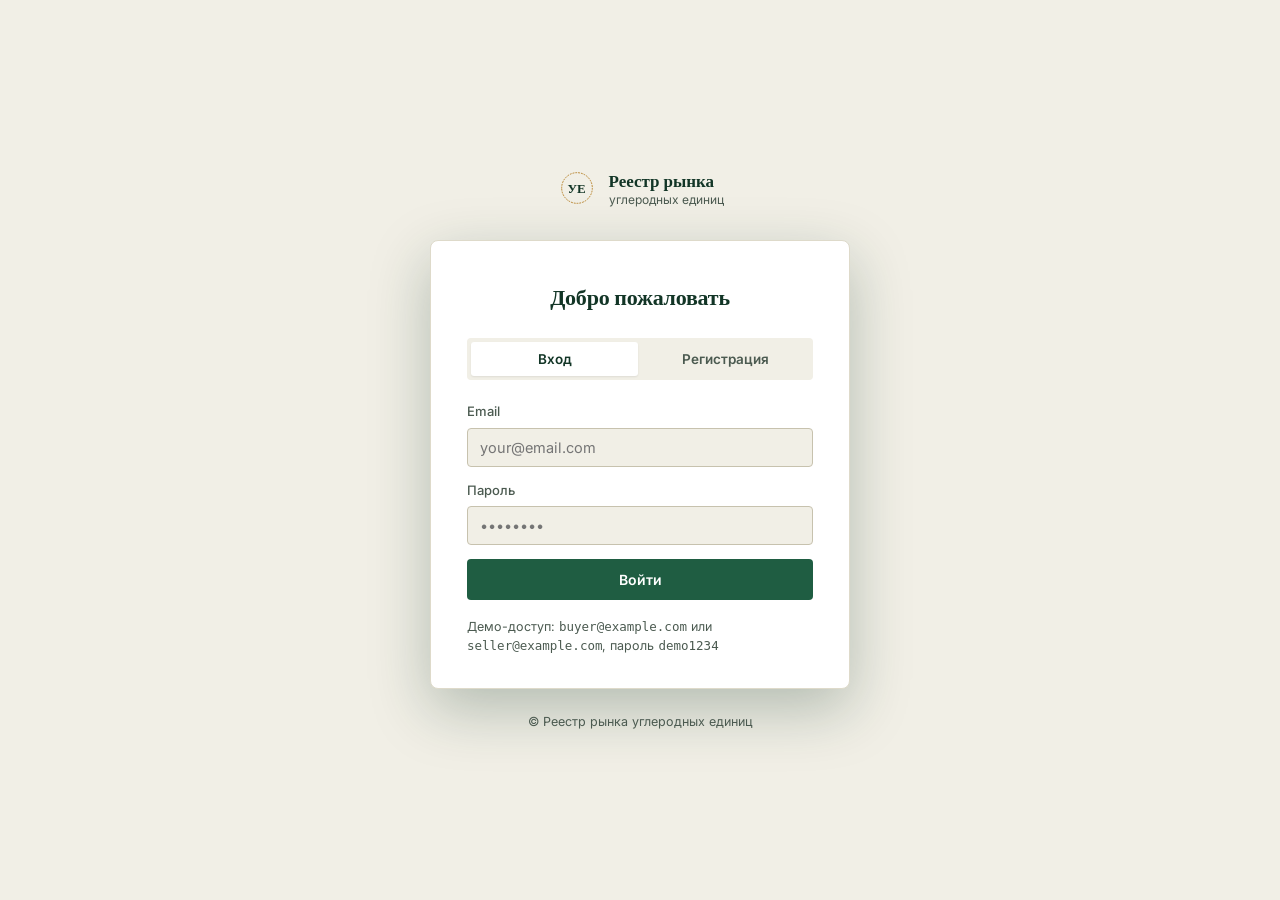
==== index.html @ e56c46d9 "first commit" ====
<!doctype html>
<html lang="ru">
<head>
<meta charset="utf-8" />
<meta name="viewport" content="width=device-width, initial-scale=1" />
<title>Реестр · Рынок углеродных единиц</title>
<link rel="preconnect" href="https://fonts.googleapis.com">
<link rel="preconnect" href="https://fonts.gstatic.com" crossorigin>
<link href="https://fonts.googleapis.com/css2?family=Fraunces:opsz,wght@9..144,400;9..144,500;9..144,600&family=Inter:wght@400;500;600;700&family=IBM+Plex+Mono:wght@400;500&display=swap" rel="stylesheet">
<link rel="stylesheet" href="/style.css" />
</head>
<body>

<!-- ============== ШАПКА (как у обычных сайтов: логотип / навигация / профиль) ============== -->
<header class="topbar">
  <div class="topbar-inner">
    <button class="brand" data-view="market">
      <span class="seal" aria-hidden="true">
        <svg viewBox="0 0 120 120"><path d="M 60,60 m -46,0 a 46,46 0 1,1 92,0 a 46,46 0 1,1 -92,0"/></svg>
        <span class="seal-year">УЕ</span>
      </span>
      <span class="brand-text">
        <span class="brand-name">Реестр рынка</span>
        <span class="brand-sub">углеродных единиц</span>
      </span>
    </button>

    <nav class="topnav">
      <button class="topnav-item is-active" data-view="market">Витрина</button>
      <button class="topnav-item" data-view="verify">Проверить вексель</button>
      <button class="topnav-item" data-view="listings">Мои объявления</button>
      <button class="topnav-item" data-view="vouchers">Мои векселя</button>
      <button class="topnav-item" data-view="history">История</button>
      <button class="topnav-item" data-view="profile">Профиль</button>
    </nav>

    <div class="auth-area">
      <button class="btn btn--primary btn--sm" id="open-auth-btn">Войти</button>

      <div class="user-chip" id="user-chip" hidden>
        <button class="user-chip-btn" id="user-chip-btn">
          <span class="user-chip-avatar" id="user-avatar">A</span>
          <span class="user-chip-name" id="user-chip-name">—</span>
          <svg class="chevron" viewBox="0 0 20 20" width="13" height="13"><path d="M5 8l5 5 5-5" fill="none" stroke="currentColor" stroke-width="1.7" stroke-linecap="round" stroke-linejoin="round"/></svg>
        </button>
        <div class="user-menu" id="user-menu" hidden>
          <div class="user-menu-name" id="user-menu-name">—</div>
          <div class="user-menu-type" id="user-menu-type">—</div>
          <button class="user-menu-link" id="user-menu-profile">Мой профиль</button>
          <button class="user-menu-logout" id="logout-btn">Выйти из аккаунта</button>
        </div>
      </div>
    </div>
  </div>
</header>

<main class="page">

  <!-- ---------- ВИТРИНА (публичная) ---------- -->
  <section id="view-market" class="view is-active">

    <div class="hero">
      <div class="eyebrow">Углеродные единицы</div>
      <h1>Покупайте и продавайте пронумерованные векселя на углеродные единицы</h1>
      <p>На продажу выставляются не «сырые» единицы по цене за штуку, а уже выпущенные векселя — каждый со своим номером и фиксированной ценой за весь объём. У каждого векселя можно проверить продавца-эмитента и всех, через кого он прошёл, по <button class="link-inline" data-view="verify">его номеру</button>.</p>
    </div>

    <div class="finder">
      <h2 class="finder-title">Найти предложение под вашу задачу</h2>
      <div class="grid-2">
        <form id="find-by-quantity-form" class="panel">
          <h3>Нужен точный объём</h3>
          <p class="panel-desc">Укажите, сколько углеродных единиц вам нужно — покажем лучшие подходящие предложения.</p>
          <label class="field">
            <span>Количество УЕ</span>
            <input type="number" name="quantity_needed" min="0" step="1" required placeholder="например, 800">
          </label>
          <details class="filters">
            <summary>Уточнить характеристики</summary>
            <div class="filters-grid" data-filter-fields></div>
          </details>
          <button class="btn btn--primary" type="submit">Показать предложения</button>
        </form>

        <form id="find-by-budget-form" class="panel">
          <h3>Есть сумма для покупки</h3>
          <p class="panel-desc">Укажите бюджет — покажем, сколько единиц можно получить и по какой цене.</p>
          <label class="field">
            <span>Бюджет, ₽</span>
            <input type="number" name="budget_amount" min="0" step="1" required placeholder="например, 100000">
          </label>
          <details class="filters">
            <summary>Уточнить характеристики</summary>
            <div class="filters-grid" data-filter-fields></div>
          </details>
          <button class="btn btn--primary" type="submit">Показать предложения</button>
        </form>
      </div>

      <div id="quote-result" class="quote-result" hidden></div>
    </div>

    <div class="view-head view-head--tight">
      <div>
        <div class="eyebrow">Все продавцы</div>
        <h2>Актуальные предложения</h2>
      </div>
      <div class="market-controls">
        <select id="sort-by">
          <option value="price">Сначала дешевле</option>
          <option value="quantity">Сначала больше объём</option>
          <option value="created_at">Сначала новые</option>
        </select>
        <button class="btn btn--ghost btn--sm" id="refresh-listings">Обновить</button>
      </div>
    </div>

    <details class="filters filters--standalone">
      <summary>Фильтр по характеристикам</summary>
      <div class="filters-grid" data-filter-fields="browse"></div>
      <button class="btn btn--ghost btn--sm" type="button" id="apply-browse-filter">Применить фильтр</button>
    </details>

    <div id="listings-grid" class="cards-grid"></div>
  </section>

  <!-- ---------- ПРОВЕРИТЬ ВЕКСЕЛЬ ПО НОМЕРУ (публично) ---------- -->
  <section id="view-verify" class="view">
    <div class="hero">
      <div class="eyebrow">Реестр векселей</div>
      <h1>Проверить вексель по номеру</h1>
      <p>Введите номер векселя — увидите его паспорт: кто выпустил, у кого он был, кто владеет им сейчас.</p>
    </div>

    <form id="verify-form" class="panel verify-form">
      <label class="field">
        <span>Номер векселя</span>
        <input type="text" name="number" placeholder="например, CM-000020" autocomplete="off" required>
      </label>
      <button class="btn btn--primary" type="submit">Найти</button>
    </form>

    <div id="verify-result"></div>
  </section>

  <!-- ---------- МОИ ОБЪЯВЛЕНИЯ (требует входа) ---------- -->
  <section id="view-listings" class="view">
    <header class="view-head">
      <div>
        <div class="eyebrow">Продавец</div>
        <h2>Мои объявления</h2>
      </div>
    </header>

    <div id="listings-authgate" class="authgate" hidden>
      <p>Чтобы выставлять и просматривать свои объявления, войдите в аккаунт.</p>
      <button class="btn btn--primary" data-open-auth>Войти или зарегистрироваться</button>
    </div>

    <div id="listings-authcontent">
      <div class="panel">
        <div class="panel-head"><h3>1. Выпустить новый вексель</h3></div>
        <p class="panel-desc">Вексель выпускается из ваших единиц в реестре и получает уникальный номер. Пока вы его не выставите на продажу (шаг 2), он просто числится за вами.</p>
        <form id="mint-voucher-form" class="stack">
          <div class="filters-grid" data-filter-fields="mint"></div>

          <label class="field">
            <span>Доступный остаток по этим характеристикам</span>
            <button class="btn btn--ghost btn--sm" type="button" id="check-capacity-btn">Проверить остаток</button>
          </label>
          <p id="capacity-result" class="hint"></p>

          <label class="field">
            <span>Сколько УЕ включить в вексель</span>
            <input type="number" name="quantity" min="0" step="1" required>
          </label>

          <button class="btn btn--primary" type="submit">Выпустить вексель</button>
        </form>
      </div>

      <div class="panel" style="margin-top:18px">
        <div class="panel-head"><h3>2. Выставить вексель на продажу</h3></div>
        <p class="panel-desc">Выберите уже выпущенный вексель (свой или ранее купленный) и назначьте единую цену за него целиком — не за единицу.</p>
        <div id="my-unlisted-vouchers" class="unlisted-vouchers"></div>
      </div>

      <h3 class="section-label" style="margin-top:28px">Мои объявления</h3>
      <div id="my-listings-table" class="ledger"></div>
    </div>
  </section>

  <!-- ---------- МОИ ВЕКСЕЛЯ (требует входа) ---------- -->
  <section id="view-vouchers" class="view">
    <header class="view-head">
      <div>
        <div class="eyebrow">Покупатель</div>
        <h2>Мои векселя</h2>
      </div>
    </header>

    <div id="vouchers-authgate" class="authgate" hidden>
      <p>Чтобы видеть свои векселя и обналичивать их, войдите в аккаунт.</p>
      <button class="btn btn--primary" data-open-auth>Войти или зарегистрироваться</button>
    </div>

    <div id="vouchers-authcontent">
      <p class="panel-desc" style="max-width:60ch;margin-bottom:24px">
        Каждый вексель, который вы держите — свежевыпущенный или купленный на рынке — имеет свой номер.
        Обналичьте его, когда единицы должны реально поступить на баланс, либо выставьте на продажу дальше.
      </p>
      <div id="vouchers-list" class="cards-grid"></div>
    </div>
  </section>
  <!-- ---------- ИСТОРИЯ (требует входа) ---------- -->
  <section id="view-history" class="view">
    <header class="view-head">
      <div>
        <div class="eyebrow">Активность</div>
        <h2>История сделок</h2>
      </div>
    </header>

    <div id="history-authgate" class="authgate" hidden>
      <p>Чтобы видеть историю ваших сделок, войдите в аккаунт.</p>
      <button class="btn btn--primary" data-open-auth>Войти или зарегистрироваться</button>
    </div>

    <div id="history-authcontent">
      <p class="panel-desc" style="max-width:60ch;margin-bottom:24px">
        Вся ваша активность на рынке: покупки, продажи по вашим
        объявлениям, создание и снятие объявлений, обналичивание и отмена
        векселей — от новых к старым.
      </p>
      <div id="history-list" class="history-list"></div>
    </div>
  </section>

  <!-- ---------- ПРОФИЛЬ (требует входа) ---------- -->
  <section id="view-profile" class="view">
    <header class="view-head">
      <div>
        <div class="eyebrow">Аккаунт</div>
        <h2>Мой профиль</h2>
      </div>
    </header>

    <div id="profile-authgate" class="authgate" hidden>
      <p>Чтобы видеть свой профиль и баланс, войдите в аккаунт.</p>
      <button class="btn btn--primary" data-open-auth>Войти или зарегистрироваться</button>
    </div>

    <div id="profile-authcontent">
      <div id="profile-content">
        <p class="empty-row">Загружаю…</p>
      </div>
    </div>
  </section>

</main>

<!-- ============== МОДАЛКА ПРОФИЛЯ ПРОДАВЦА ============== -->
<div class="modal-overlay" id="seller-modal-overlay" hidden>
  <div class="modal seller-modal" role="dialog" aria-modal="true" aria-labelledby="seller-modal-title">
    <button class="modal-close" id="close-seller-btn" aria-label="Закрыть">✕</button>
    <div id="seller-modal-content">
      <p class="empty-row">Загружаю…</p>
    </div>
  </div>
</div>

<!-- ============== МОДАЛКА АВТОРИЗАЦИИ (скрыта, открывается кнопкой «Войти») ============== -->
<div class="modal-overlay" id="auth-modal-overlay" hidden>
  <div class="modal auth-modal" role="dialog" aria-modal="true" aria-labelledby="auth-modal-title">
    <button class="modal-close" id="close-auth-btn" aria-label="Закрыть">✕</button>

    <div class="seal seal--lg" aria-hidden="true">
      <svg viewBox="0 0 120 120"><path d="M 60,60 m -46,0 a 46,46 0 1,1 92,0 a 46,46 0 1,1 -92,0"/></svg>
      <span class="seal-year">УЕ</span>
    </div>
    <h2 id="auth-modal-title" class="auth-title">Вход в аккаунт</h2>
    <p id="auth-modal-note" class="auth-sub" hidden></p>

    <div class="tabbar" role="tablist">
      <button class="tabbar-btn is-active" data-authtab="login" role="tab">Вход</button>
      <button class="tabbar-btn" data-authtab="register" role="tab">Регистрация</button>
    </div>

    <form id="login-form" class="stack">
      <label class="field">
        <span>Email</span>
        <input type="email" name="email" required autocomplete="email">
      </label>
      <label class="field">
        <span>Пароль</span>
        <input type="password" name="password" required autocomplete="current-password">
      </label>
      <button class="btn btn--primary" type="submit">Войти</button>
    </form>

    <form id="register-form" class="stack" hidden>
      <label class="field">
        <span>Тип участника</span>
        <select name="user_type">
          <option value="INDIVIDUAL">Физическое лицо</option>
          <option value="LEGAL_ENTITY">Юридическое лицо</option>
        </select>
      </label>
      <label class="field">
        <span>ФИО / Название организации</span>
        <input type="text" name="display_name" required>
      </label>
      <label class="field" data-legal-only hidden>
        <span>ИНН</span>
        <input type="text" name="inn">
      </label>
      <label class="field" data-legal-only hidden>
        <span>ОГРН</span>
        <input type="text" name="ogrn">
      </label>
      <label class="field">
        <span>Email</span>
        <input type="email" name="email" required autocomplete="email">
      </label>
      <label class="field">
        <span>Пароль</span>
        <input type="password" name="password" required autocomplete="new-password">
      </label>
      <button class="btn btn--primary" type="submit">Зарегистрироваться</button>
    </form>

    <p id="auth-error" class="auth-error" hidden></p>
  </div>
</div>

<div id="toast" class="toast" hidden></div>
<script src="/config.js"></script>
<script src="/app.js"></script>
</body>
</html>
---- style.css ----
/* ============================================================
   ТОКЕНЫ ДИЗАЙНА
   Тема: официальный реестр / сертификат. Тёплая бумага + глубокий
   лесной зелёный (углерод/лес) + бронзовый акцент (цвет печати реестра).
   Числа и данные — моноширинным шрифтом, как в реестровой книге.
   ============================================================ */
:root {
  --paper: #F1EFE6;
  --surface: #FFFFFF;
  --ink: #1B2B22;
  --ink-soft: #4B5A50;
  --line: #DEDACA;
  --line-strong: #C7C2AE;

  --forest: #1F5D42;
  --forest-deep: #123526;
  --forest-tint: #E1EAE3;

  --bronze: #B8842E;
  --bronze-tint: #F3E7CF;

  --brick: #A23B2E;
  --brick-tint: #F5E2DD;

  --font-display: "Fraunces", Georgia, serif;
  --font-body: "Inter", -apple-system, BlinkMacSystemFont, sans-serif;
  --font-mono: "IBM Plex Mono", ui-monospace, Menlo, monospace;

  --radius-sm: 4px;
  --radius-md: 8px;
  --shadow-card: 0 1px 2px rgba(27, 43, 34, 0.06), 0 6px 16px rgba(27, 43, 34, 0.05);
  --shadow-modal: 0 20px 60px rgba(18, 53, 38, 0.28);
  --topbar-h: 64px;
}

* { box-sizing: border-box; }

html, body {
  margin: 0; padding: 0;
  background: var(--paper);
  color: var(--ink);
  font-family: var(--font-body);
  font-size: 15px;
  line-height: 1.5;
  -webkit-font-smoothing: antialiased;
}

h1, h2, h3 { font-family: var(--font-display); color: var(--forest-deep); margin: 0; }
h1 { font-size: 32px; font-weight: 600; letter-spacing: -0.01em; line-height: 1.2; }
h2 { font-size: 24px; font-weight: 600; letter-spacing: -0.01em; }
h3 { font-size: 17px; font-weight: 600; }
p { margin: 0; }

button { font-family: inherit; cursor: pointer; background: none; border: none; }
input, select { font-family: var(--font-body); }

:focus-visible { outline: 2px solid var(--bronze); outline-offset: 2px; }

@media (prefers-reduced-motion: reduce) { * { animation: none !important; transition: none !important; } }

/* ---------------- ПЕЧАТЬ / SEAL (фирменный знак) ---------------- */
.seal { position: relative; width: 40px; height: 40px; flex: none; color: var(--bronze); }
.seal--lg { width: 68px; height: 68px; margin: 0 auto 16px; }
.seal svg { width: 100%; height: 100%; animation: seal-spin 40s linear infinite; }
.seal path { fill: none; stroke: currentColor; stroke-width: 3; stroke-dasharray: 3 5.5; stroke-linecap: round; }
.seal-year { position: absolute; inset: 0; display: flex; align-items: center; justify-content: center; font-family: var(--font-display); font-weight: 600; color: var(--forest-deep); font-size: 13px; }
.seal--lg .seal-year { font-size: 19px; }
@keyframes seal-spin { to { transform: rotate(360deg); } }

/* ================= ШАПКА САЙТА ================= */
.topbar {
  position: sticky; top: 0; z-index: 20;
  background: var(--forest-deep);
  height: var(--topbar-h);
  box-shadow: 0 1px 0 rgba(0,0,0,.15);
}
.topbar-inner {
  max-width: 1180px; margin: 0 auto; height: 100%;
  padding: 0 28px;
  display: flex; align-items: center; gap: 28px;
}
.brand { display: flex; align-items: center; gap: 10px; }
.brand .seal { color: var(--bronze); }
.brand .seal-year { color: #EFE9DA; }
.brand-text { display: flex; flex-direction: column; align-items: flex-start; line-height: 1.25; }
.brand-name { font-family: var(--font-display); font-size: 15px; font-weight: 600; color: #fff; }
.brand-sub { font-size: 11px; color: #A9BBAE; }

.topnav { display: flex; gap: 4px; flex: 1; }
.topnav-item {
  color: #C6D3C9; font-size: 13.5px; font-weight: 500;
  padding: 9px 14px; border-radius: var(--radius-sm);
}
.topnav-item:hover { color: #fff; background: rgba(255,255,255,.06); }
.topnav-item.is-active { color: #fff; background: rgba(184,132,46,.2); }

.auth-area { position: relative; }

/* --- профильное меню --- */
.user-chip { position: relative; }
.user-chip-btn { display: flex; align-items: center; gap: 8px; padding: 6px 10px 6px 6px; border-radius: 999px; color: #EFE9DA; }
.user-chip-btn:hover { background: rgba(255,255,255,.08); }
.user-chip-avatar {
  width: 28px; height: 28px; border-radius: 50%;
  background: var(--bronze); color: var(--forest-deep);
  display: flex; align-items: center; justify-content: center;
  font-family: var(--font-display); font-weight: 600; font-size: 13px;
}
.user-chip-name { font-size: 13.5px; font-weight: 500; max-width: 140px; overflow: hidden; text-overflow: ellipsis; white-space: nowrap; }
.chevron { color: #93A897; }

.user-menu {
  position: absolute; right: 0; top: calc(100% + 10px);
  background: var(--surface); color: var(--ink);
  border: 1px solid var(--line); border-radius: var(--radius-md);
  box-shadow: var(--shadow-modal);
  padding: 14px 16px; min-width: 200px;
  animation: pop .12s ease both;
}
@keyframes pop { from { opacity: 0; transform: translateY(-4px); } to { opacity: 1; transform: none; } }
.user-menu-name { font-weight: 600; font-size: 14px; color: var(--forest-deep); }
.user-menu-type { font-size: 12.5px; color: var(--ink-soft); margin-bottom: 12px; }
.user-menu-link {
  width: 100%; text-align: left; font-size: 13px; font-weight: 600;
  padding: 8px 0; color: var(--forest); border-top: 1px solid var(--line);
}
.user-menu-link:hover { text-decoration: underline; }
.user-menu-logout {
  width: 100%; text-align: left; font-size: 13px; font-weight: 600;
  padding: 8px 0 0; color: var(--brick); border-top: 1px solid var(--line);
}
.user-menu-logout:hover { text-decoration: underline; }

.profile-figure { font-family: var(--font-display); font-size: 32px; font-weight: 600; color: var(--forest-deep); }

/* ================= КНОПКИ / ПОЛЯ ================= */
.btn {
  border: 1px solid transparent; border-radius: var(--radius-sm);
  padding: 11px 18px; font-size: 14px; font-weight: 600;
  transition: transform .08s ease, background .15s ease, border-color .15s ease;
}
.btn:active { transform: translateY(1px); }
.btn--primary { background: var(--forest); color: #fff; }
.btn--primary:hover { background: #194a35; }
.btn--ghost { background: transparent; border-color: var(--line-strong); color: var(--ink); }
.btn--ghost:hover { border-color: var(--forest); color: var(--forest-deep); }
.btn--sm { padding: 7px 12px; font-size: 12.5px; }
.btn--danger { background: transparent; border-color: var(--brick); color: var(--brick); }
.btn--danger:hover { background: var(--brick-tint); }
.btn[disabled] { opacity: .5; cursor: not-allowed; }

.stack { display: flex; flex-direction: column; gap: 14px; text-align: left; }
.field { display: flex; flex-direction: column; gap: 6px; font-size: 13px; color: var(--ink-soft); font-weight: 500; }
.field-row { display: grid; grid-template-columns: 1fr 1fr; gap: 14px; }
.field input, .field select {
  font-size: 14.5px; color: var(--ink); background: var(--paper);
  border: 1px solid var(--line-strong); border-radius: var(--radius-sm); padding: 10px 12px;
}
.field input:focus, .field select:focus { border-color: var(--forest); background: var(--surface); }
.hint { color: var(--ink-soft); font-size: 12.5px; margin-top: 4px; }

.tabbar { display: flex; gap: 4px; background: var(--paper); border-radius: var(--radius-sm); padding: 4px; margin-bottom: 22px; }
.tabbar-btn { flex: 1; border-radius: 3px; padding: 9px; font-size: 13.5px; font-weight: 600; color: var(--ink-soft); }
.tabbar-btn.is-active { background: var(--surface); color: var(--forest-deep); box-shadow: 0 1px 2px rgba(0,0,0,.08); }

/* ================= МОДАЛКА АВТОРИЗАЦИИ ================= */
.modal-overlay {
  position: fixed; inset: 0; z-index: 100;
  background: rgba(18, 53, 38, 0.45);
  display: flex; align-items: center; justify-content: center;
  padding: 20px;
  overflow-y: auto;          /* прокрутка оверлея при высокой форме  */
  animation: fade .15s ease both;
}
/* Исправление: атрибут hidden должен побеждать display:flex */
.modal-overlay[hidden] { display: none !important; }

@keyframes fade { from { opacity: 0; } to { opacity: 1; } }
.modal {
  position: relative;
  width: 100%; max-width: 420px;
  max-height: calc(100vh - 40px);  /* не выходить за края экрана */
  overflow-y: auto;                 /* прокрутка внутри модалки    */
  background: var(--surface);
  border-radius: var(--radius-md);
  box-shadow: var(--shadow-modal);
  padding: 40px 36px 32px;
  text-align: center;
  animation: rise-modal .18s ease both;
}
@keyframes rise-modal { from { opacity: 0; transform: translateY(10px) scale(.98); } to { opacity: 1; transform: none; } }
.modal-close {
  position: absolute; top: 14px; right: 14px;
  width: 30px; height: 30px; border-radius: 50%;
  color: var(--ink-soft); font-size: 14px;
}
.modal-close:hover { background: var(--paper); color: var(--ink); }

.auth-title { font-size: 22px; margin-bottom: 8px; }
.auth-sub { color: var(--ink-soft); font-size: 13.5px; margin-bottom: 20px; background: var(--bronze-tint); padding: 10px 12px; border-radius: var(--radius-sm); }
.auth-error { margin-top: 16px; color: var(--brick); background: var(--brick-tint); border-radius: var(--radius-sm); padding: 10px 12px; font-size: 13.5px; text-align: left; }

/* ================= LAYOUT ОСНОВНОЙ СТРАНИЦЫ ================= */
.page { max-width: 1180px; margin: 0 auto; padding: 40px 28px 90px; }

.view { display: none; }
.view.is-active { display: block; animation: rise .35s ease both; }
@keyframes rise { from { opacity: 0; transform: translateY(6px); } to { opacity: 1; transform: none; } }

.hero { max-width: 62ch; margin-bottom: 40px; }
.hero p { color: var(--ink-soft); font-size: 15px; margin-top: 12px; }

.eyebrow { font-family: var(--font-mono); font-size: 11px; letter-spacing: .08em; text-transform: uppercase; color: var(--bronze); margin-bottom: 8px; display: block; }

.finder { margin-bottom: 48px; }
.finder-title { font-size: 19px; margin-bottom: 16px; }

.view-head { display: flex; align-items: flex-end; justify-content: space-between; gap: 20px; margin-bottom: 22px; }
.view-head--tight { margin-top: 8px; margin-bottom: 16px; }
.market-controls { display: flex; gap: 8px; align-items: center; }
.market-controls select { border: 1px solid var(--line-strong); border-radius: var(--radius-sm); padding: 8px 10px; font-size: 13px; background: var(--surface); }
.section-label { font-size: 13px; text-transform: uppercase; letter-spacing: .06em; color: var(--ink-soft); margin: 8px 0 12px; font-weight: 600; }

/* ---------------- AUTH GATE (заглушка для приватных разделов) ---------------- */
.authgate {
  background: var(--surface); border: 1px dashed var(--line-strong); border-radius: var(--radius-md);
  padding: 40px 28px; text-align: center; max-width: 460px; margin: 20px auto;
}
.authgate p { color: var(--ink-soft); margin-bottom: 16px; font-size: 14px; }

/* ---------------- PANELS / GRIDS ---------------- */
.grid-2 { display: grid; grid-template-columns: 1fr 1fr; gap: 22px; }
.panel { background: var(--surface); border: 1px solid var(--line); border-radius: var(--radius-md); padding: 24px; box-shadow: var(--shadow-card); }
.panel-head { margin-bottom: 8px; }
.panel-desc { color: var(--ink-soft); font-size: 13.5px; margin-bottom: 16px; display: block; }
.panel h3 { margin-bottom: 6px; }

.filters { margin: 6px 0 16px; font-size: 13px; }
.filters summary { cursor: pointer; color: var(--forest); font-weight: 600; }
.filters--standalone { background: var(--surface); border: 1px solid var(--line); border-radius: var(--radius-md); padding: 14px 18px; margin-bottom: 20px; }
.filters-grid { display: grid; grid-template-columns: repeat(3, 1fr); gap: 12px; margin-top: 12px; }

/* ---------------- ПРЕВЬЮ ПОДБОРА (топ предложений до покупки) ---------------- */
.quote-result {
  margin-top: 22px;
  background: var(--surface); border: 1px solid var(--bronze); border-radius: var(--radius-md);
  padding: 24px; box-shadow: var(--shadow-card);
  animation: rise .3s ease both;
}
.quote-head { display: flex; justify-content: space-between; align-items: baseline; gap: 16px; margin-bottom: 4px; flex-wrap: wrap; }
.quote-head h3 { font-size: 17px; }
.quote-total { font-family: var(--font-mono); font-size: 20px; font-weight: 600; color: var(--forest-deep); }
.quote-warning { background: var(--brick-tint); color: var(--brick); border-radius: var(--radius-sm); padding: 10px 12px; font-size: 13px; margin-bottom: 14px; }

.quote-table { width: 100%; border-collapse: collapse; font-size: 13px; margin-bottom: 18px; }
.quote-table th { text-align: left; font-family: var(--font-mono); font-size: 10.5px; text-transform: uppercase; letter-spacing: .04em; color: var(--ink-soft); padding: 8px 10px; border-bottom: 1px solid var(--line); }
.quote-table td { padding: 10px; border-bottom: 1px solid var(--line); vertical-align: top; }
.quote-table tr:last-child td { border-bottom: none; }
.quote-table .num { font-family: var(--font-mono); }
.quote-seller { font-weight: 600; color: var(--forest-deep); }
.quote-tags { display: flex; flex-wrap: wrap; gap: 4px; margin-top: 4px; }

.quote-foot { display: flex; align-items: center; justify-content: space-between; gap: 12px; flex-wrap: wrap; }
.quote-more { font-size: 12.5px; color: var(--ink-soft); }

/* ---------------- CARDS: LISTINGS / VOUCHERS ---------------- */
.cards-grid { display: grid; grid-template-columns: repeat(auto-fill, minmax(300px, 1fr)); gap: 16px; }
.card { position: relative; background: var(--surface); border: 1px solid var(--line); border-radius: var(--radius-md); padding: 20px 20px 18px; box-shadow: var(--shadow-card); }
.card-project { font-family: var(--font-display); font-size: 16px; font-weight: 600; color: var(--forest-deep); max-width: 76%; margin-bottom: 4px; }
.card-seller { font-size: 12.5px; color: var(--ink-soft); margin-bottom: 10px; }
.card-tags { display: flex; flex-wrap: wrap; gap: 6px; margin-bottom: 14px; }
.tag { font-size: 11px; font-family: var(--font-mono); background: var(--forest-tint); color: var(--forest-deep); padding: 3px 7px; border-radius: 3px; }

.card-rows { border-top: 1px dashed var(--line-strong); padding-top: 12px; display: flex; flex-direction: column; gap: 7px; }
.card-row { display: flex; justify-content: space-between; font-size: 13px; color: var(--ink-soft); }
.card-row b { font-family: var(--font-mono); color: var(--ink); font-weight: 500; }
.card-row .price { color: var(--forest-deep); font-weight: 600; }

.card-foot { margin-top: 16px; display: flex; gap: 8px; align-items: center; }
.card-foot input[type=number] { width: 96px; padding: 8px 10px; border: 1px solid var(--line-strong); border-radius: var(--radius-sm); font-family: var(--font-mono); font-size: 13px; }

.status-pill { font-size: 10.5px; font-weight: 700; letter-spacing: .04em; text-transform: uppercase; padding: 3px 8px; border-radius: 20px; }
.status-pill--active { background: var(--forest-tint); color: var(--forest-deep); }
.status-pill--cancelled, .status-pill--sold_out { background: #EFEAE0; color: var(--ink-soft); }

/* ---------------- LEDGER TABLE (мои объявления) ---------------- */
.ledger { border: 1px solid var(--line); border-radius: var(--radius-md); overflow: hidden; background: var(--surface); }
.ledger table { width: 100%; border-collapse: collapse; font-size: 13px; }
.ledger th { text-align: left; font-family: var(--font-mono); font-size: 10.5px; text-transform: uppercase; letter-spacing: .05em; color: var(--ink-soft); background: var(--paper); padding: 10px 14px; border-bottom: 1px solid var(--line); }
.ledger td { padding: 12px 14px; border-bottom: 1px solid var(--line); vertical-align: middle; }
.ledger tr:last-child td { border-bottom: none; }
.ledger td.num { font-family: var(--font-mono); }
.empty-row { padding: 28px; text-align: center; color: var(--ink-soft); font-size: 13.5px; }

/* ---------------- TOAST ---------------- */
.toast {
  position: fixed; bottom: 24px; left: 50%; transform: translateX(-50%);
  background: var(--forest-deep); color: #fff; padding: 13px 20px; border-radius: var(--radius-sm);
  font-size: 13.5px; box-shadow: 0 8px 24px rgba(0,0,0,.25); z-index: 200; max-width: 460px;
}
.toast--error { background: var(--brick); }
.toast--success { background: var(--forest); }

/* ---------------- QUOTE ACCORDION ITEMS (qi) ---------------- */
.qi-list { display: flex; flex-direction: column; gap: 6px; margin: 14px 0; }
.qi {
  background: var(--paper); border: 1px solid var(--line-strong);
  border-radius: var(--radius-sm); overflow: hidden;
}
.qi-head {
  width: 100%; display: flex; align-items: center; gap: 12px;
  padding: 12px 14px; cursor: pointer; text-align: left;
  background: none; border: none; font-family: inherit;
}
.qi-head:hover { background: var(--forest-tint); }
.qi-left { flex: 1; min-width: 0; }
.qi-project { font-weight: 600; font-size: 14px; color: var(--forest-deep); white-space: nowrap; overflow: hidden; text-overflow: ellipsis; }
.qi-seller { font-size: 12px; color: var(--ink-soft); margin-top: 2px; }
.qi-seller-link { background: none; border: none; padding: 0; font: inherit; font-size: 12px; color: var(--forest); cursor: pointer; text-decoration: underline; text-underline-offset: 2px; }
.qi-seller-link:hover { color: var(--forest-deep); }
.qi-right { display: flex; align-items: center; gap: 10px; flex-shrink: 0; }
.qi-qty { font-family: var(--font-mono); font-size: 13px; color: var(--ink-soft); }
.qi-price { font-family: var(--font-mono); font-size: 13px; color: var(--ink-soft); }
.qi-subtotal { font-family: var(--font-mono); font-size: 14px; font-weight: 600; color: var(--forest-deep); }
.qi-chevron { color: var(--ink-soft); transition: transform .15s ease; flex-shrink: 0; }
.qi-body { padding: 12px 14px 14px; border-top: 1px solid var(--line); background: var(--surface); }
.qi-detail-row { font-size: 12.5px; color: var(--ink-soft); line-height: 1.7; }
.qi-more { font-size: 12.5px; color: var(--ink-soft); margin: 0; }

/* ---------------- SELLER PROFILE MODAL ---------------- */
.seller-modal { max-width: 540px; }
.seller-listings { display: flex; flex-direction: column; gap: 10px; }
.seller-listing-row {
  display: flex; justify-content: space-between; align-items: flex-start; gap: 12px;
  padding: 12px 0; border-bottom: 1px solid var(--line);
}
.seller-listing-row:last-child { border-bottom: none; }
.seller-listing-project { font-weight: 600; font-size: 14px; color: var(--forest-deep); margin-bottom: 4px; }
.seller-listing-tags { display: flex; flex-wrap: wrap; gap: 4px; }
.seller-listing-price { font-family: var(--font-mono); font-weight: 600; font-size: 14px; color: var(--forest-deep); }
.seller-listing-qty { font-family: var(--font-mono); font-size: 12.5px; color: var(--ink-soft); }
.seller-listing-constraints { font-size: 11.5px; color: var(--ink-soft); margin-top: 2px; }

/* ---------------- HISTORY SECTION ---------------- */
.history-list { display: flex; flex-direction: column; gap: 12px; }
.history-card {
  background: var(--surface); border: 1px solid var(--line); border-radius: var(--radius-md);
  padding: 18px 20px; box-shadow: var(--shadow-card);
}
.hc-head { display: flex; justify-content: space-between; align-items: flex-start; gap: 16px; margin-bottom: 10px; }
.hc-info { display: flex; flex-direction: column; gap: 6px; }
.hc-qty { font-family: var(--font-display); font-size: 22px; font-weight: 600; color: var(--forest-deep); }
.hc-meta { display: flex; gap: 6px; flex-wrap: wrap; align-items: center; }
.hc-right { text-align: right; flex-shrink: 0; }
.hc-total { font-family: var(--font-mono); font-size: 16px; font-weight: 600; color: var(--forest-deep); }
.hc-date { font-size: 12px; color: var(--ink-soft); margin-top: 2px; }
.hc-details { margin-top: 6px; }
.hc-details summary { font-size: 12.5px; font-weight: 600; color: var(--forest); cursor: pointer; user-select: none; }
.hc-comps { display: flex; flex-direction: column; gap: 6px; margin-top: 10px; }
.hc-comp { display: flex; justify-content: space-between; align-items: center; gap: 12px; padding: 8px 0; border-bottom: 1px solid var(--line); }
.hc-comp:last-child { border-bottom: none; }
.hc-comp-left { display: flex; flex-direction: column; gap: 2px; }
.hc-comp-project { font-size: 12px; color: var(--ink-soft); }
.hc-comp-right { display: flex; align-items: center; gap: 8px; flex-shrink: 0; }
.hc-comp-qty { font-family: var(--font-mono); font-size: 12.5px; }
.hc-comp-price { font-family: var(--font-mono); font-size: 12px; color: var(--ink-soft); }

/* ---------------- ССЫЛКА-КНОПКА ВНУТРИ ТЕКСТА (переход к проверке векселя) ---------------- */
.link-inline {
  font: inherit; color: var(--forest); font-weight: 600;
  text-decoration: underline; text-underline-offset: 2px; padding: 0;
}
.link-inline:hover { color: var(--forest-deep); }

/* ---------------- НОМЕР ВЕКСЕЛЯ (кликабельный, ведёт к проверке) ---------------- */
.voucher-number-btn {
  font-family: var(--font-mono); font-size: 12.5px; font-weight: 600;
  color: var(--bronze); background: var(--bronze-tint);
  padding: 3px 8px; border-radius: 3px; letter-spacing: .02em;
}
.voucher-number-btn:hover { background: var(--bronze); color: #fff; }

/* ---------------- ПРОВЕРКА ВЕКСЕЛЯ (форма + результат) ---------------- */
.verify-form { display: flex; gap: 12px; align-items: flex-end; max-width: 480px; margin-bottom: 28px; }
.verify-form .field { flex: 1; }

.voucher-passport { background: var(--surface); border: 1px solid var(--line); border-radius: var(--radius-md); padding: 24px; box-shadow: var(--shadow-card); margin-bottom: 22px; }
.vp-head { display: flex; justify-content: space-between; align-items: flex-start; gap: 16px; margin-bottom: 14px; flex-wrap: wrap; }
.vp-number { font-family: var(--font-mono); font-size: 22px; font-weight: 600; color: var(--forest-deep); }
.vp-project { font-size: 14px; color: var(--ink-soft); margin-top: 2px; }

.vp-chain { margin-top: 22px; }
.vp-chain-title { font-size: 13px; text-transform: uppercase; letter-spacing: .06em; color: var(--ink-soft); font-weight: 600; margin-bottom: 14px; }
.vp-timeline { display: flex; flex-direction: column; }
.vp-step { display: flex; gap: 14px; position: relative; padding-bottom: 20px; }
.vp-step:last-child { padding-bottom: 0; }
.vp-step-rail { display: flex; flex-direction: column; align-items: center; flex-shrink: 0; }
.vp-step-dot { width: 10px; height: 10px; border-radius: 50%; background: var(--forest); margin-top: 4px; flex-shrink: 0; }
.vp-step-dot--cancel { background: var(--brick); }
.vp-step-line { flex: 1; width: 1px; background: var(--line-strong); margin-top: 4px; min-height: 22px; }
.vp-step-body { flex: 1; padding-bottom: 2px; }
.vp-step-label { font-size: 13.5px; font-weight: 600; color: var(--ink); }
.vp-step-meta { font-size: 12px; color: var(--ink-soft); margin-top: 2px; }
.vp-step-price { font-family: var(--font-mono); font-size: 12.5px; color: var(--forest-deep); font-weight: 600; margin-top: 2px; }

/* ---------------- МОИ ОБЪЯВЛЕНИЯ: список векселей без активного лота ---------------- */
.unlisted-vouchers { display: flex; flex-direction: column; gap: 10px; }
.uv-row {
  display: flex; justify-content: space-between; align-items: center; gap: 14px;
  padding: 12px 14px; border: 1px solid var(--line); border-radius: var(--radius-sm);
  background: var(--paper); flex-wrap: wrap;
}
.uv-left { display: flex; flex-direction: column; gap: 4px; min-width: 0; }
.uv-project { font-weight: 600; font-size: 13.5px; color: var(--forest-deep); }
.uv-meta { font-size: 12px; color: var(--ink-soft); }
.uv-foot { display: flex; gap: 8px; align-items: center; flex-shrink: 0; }
.uv-foot input[type=number] { width: 110px; padding: 8px 10px; border: 1px solid var(--line-strong); border-radius: var(--radius-sm); font-family: var(--font-mono); font-size: 13px; }

/* ---------------- КАРТОЧКА ВЕКСЕЛЯ (Мои векселя) ---------------- */
.voucher-card-foot { display: flex; flex-direction: column; gap: 8px; margin-top: 16px; }
.voucher-card-foot .btn { width: 100%; }
.voucher-list-row { display: flex; gap: 8px; align-items: center; }
.voucher-list-row input[type=number] { flex: 1; padding: 8px 10px; border: 1px solid var(--line-strong); border-radius: var(--radius-sm); font-family: var(--font-mono); font-size: 13px; }


@media (max-width: 880px) {
  .topbar-inner { padding: 0 16px; gap: 14px; }
  .brand-text { display: none; }
  .topnav-item { padding: 9px 9px; font-size: 12.5px; }
  .page { padding: 24px 16px 60px; }
  .grid-2, .field-row, .filters-grid { grid-template-columns: 1fr; }
  h1 { font-size: 26px; }
  .verify-form { flex-direction: column; align-items: stretch; }
  .uv-row { flex-direction: column; align-items: stretch; }
}
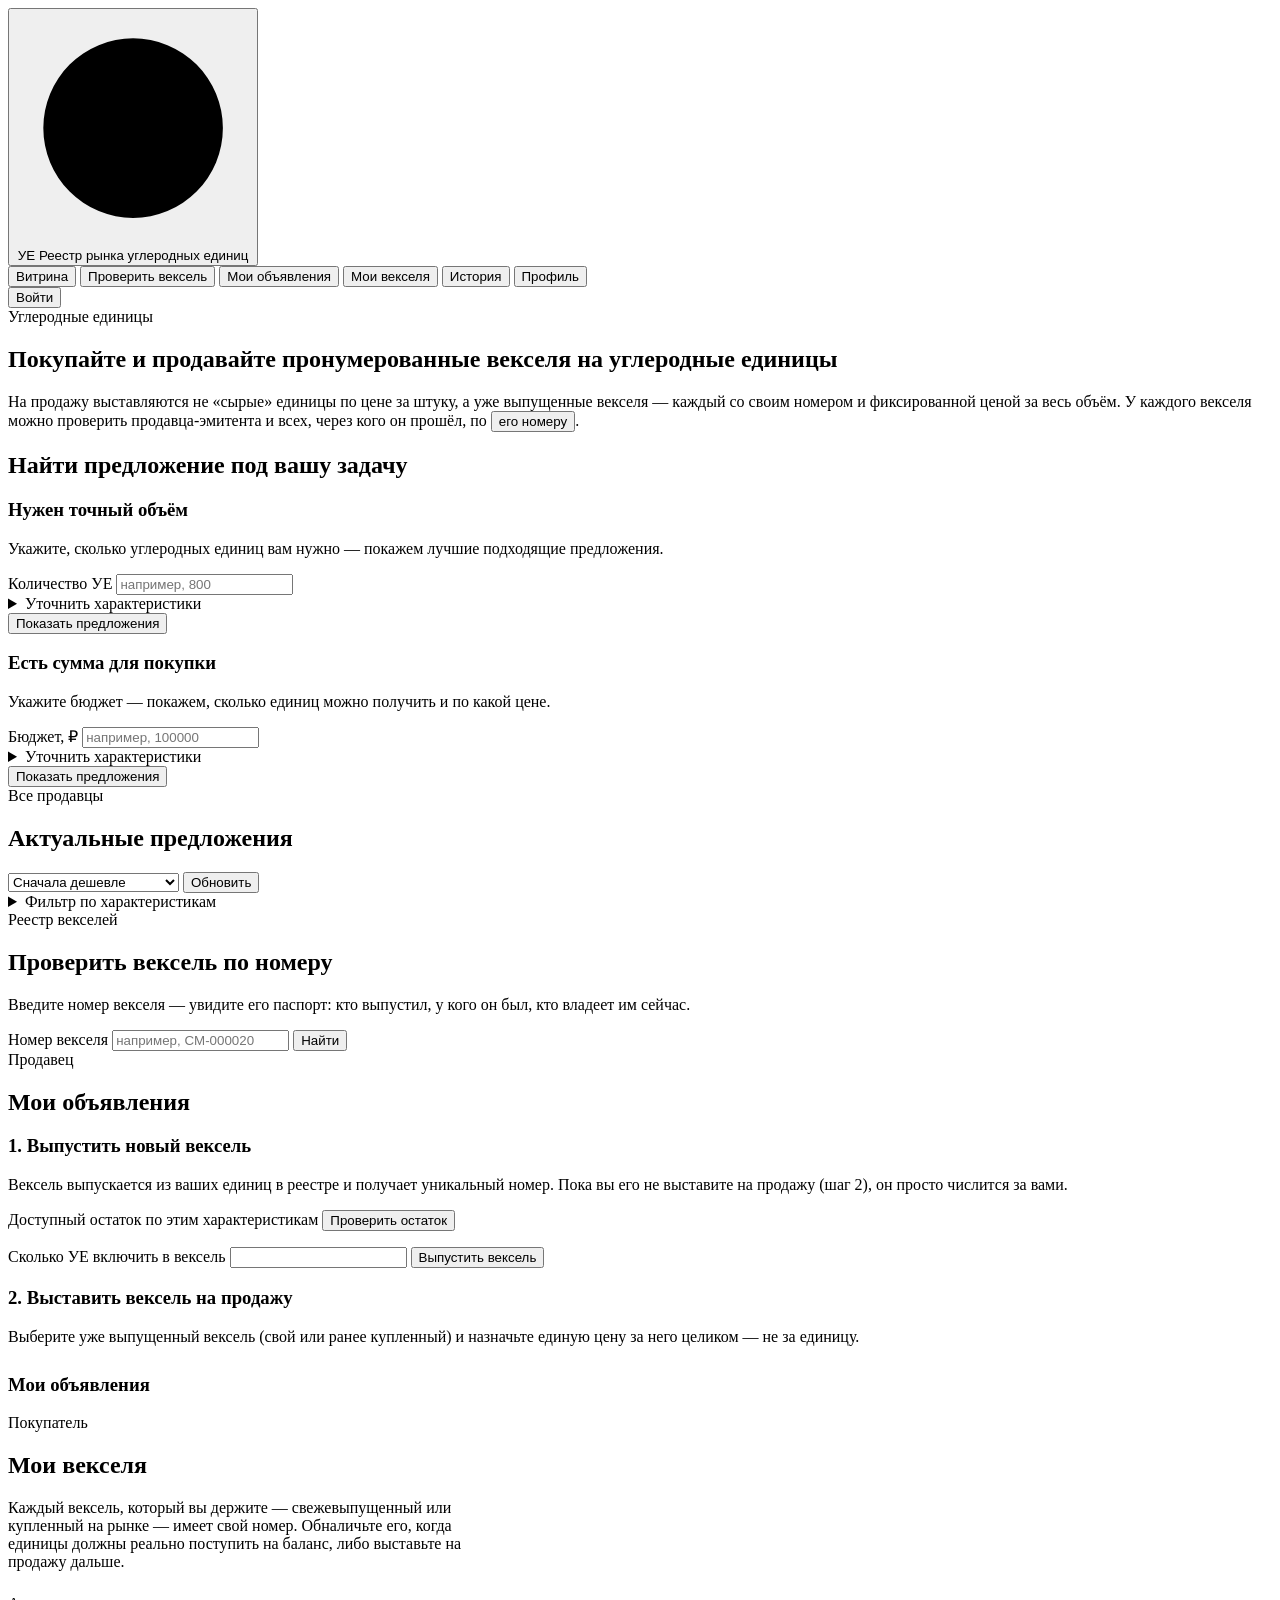
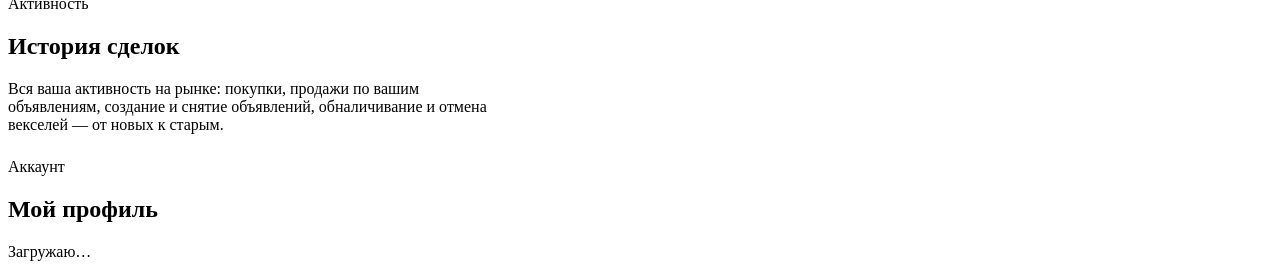
==== commit 7af217fa: "change host" ====
--- a/index.html
+++ b/index.html
@@ -7,7 +7,6 @@
 <link rel="preconnect" href="https://fonts.googleapis.com">
 <link rel="preconnect" href="https://fonts.gstatic.com" crossorigin>
 <link href="https://fonts.googleapis.com/css2?family=Fraunces:opsz,wght@9..144,400;9..144,500;9..144,600&family=Inter:wght@400;500;600;700&family=IBM+Plex+Mono:wght@400;500&display=swap" rel="stylesheet">
-<link rel="stylesheet" href="/style.css" />
 </head>
 <body>
 
@@ -334,7 +333,5 @@
 </div>
 
 <div id="toast" class="toast" hidden></div>
-<script src="/config.js"></script>
-<script src="/app.js"></script>
 </body>
 </html>
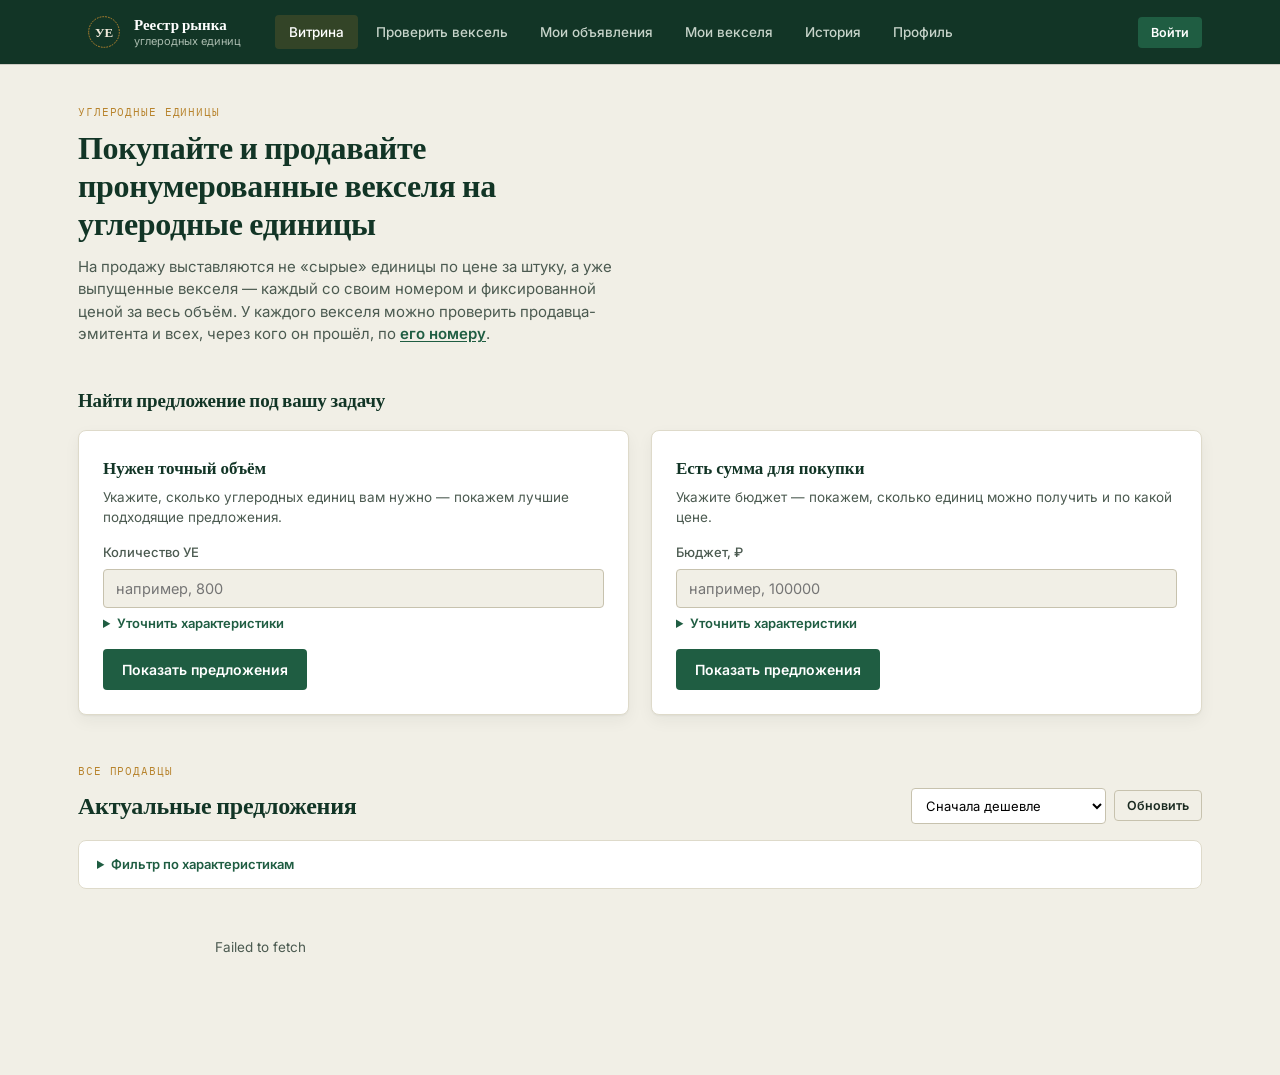
==== commit a3a9f84b: "change host" ====
--- a/index.html
+++ b/index.html
@@ -7,6 +7,7 @@
 <link rel="preconnect" href="https://fonts.googleapis.com">
 <link rel="preconnect" href="https://fonts.gstatic.com" crossorigin>
 <link href="https://fonts.googleapis.com/css2?family=Fraunces:opsz,wght@9..144,400;9..144,500;9..144,600&family=Inter:wght@400;500;600;700&family=IBM+Plex+Mono:wght@400;500&display=swap" rel="stylesheet">
+<link rel="stylesheet" href="./style.css">
 </head>
 <body>
 
@@ -333,5 +334,7 @@
 </div>
 
 <div id="toast" class="toast" hidden></div>
+<script src="./config.js"></script>
+<script src="./app.js"></script>
 </body>
 </html>
--- a/style.css
+++ b/style.css
@@ -0,0 +1,435 @@
+/* ============================================================
+   ТОКЕНЫ ДИЗАЙНА
+   Тема: официальный реестр / сертификат. Тёплая бумага + глубокий
+   лесной зелёный (углерод/лес) + бронзовый акцент (цвет печати реестра).
+   Числа и данные — моноширинным шрифтом, как в реестровой книге.
+   ============================================================ */
+:root {
+  --paper: #F1EFE6;
+  --surface: #FFFFFF;
+  --ink: #1B2B22;
+  --ink-soft: #4B5A50;
+  --line: #DEDACA;
+  --line-strong: #C7C2AE;
+
+  --forest: #1F5D42;
+  --forest-deep: #123526;
+  --forest-tint: #E1EAE3;
+
+  --bronze: #B8842E;
+  --bronze-tint: #F3E7CF;
+
+  --brick: #A23B2E;
+  --brick-tint: #F5E2DD;
+
+  --font-display: "Fraunces", Georgia, serif;
+  --font-body: "Inter", -apple-system, BlinkMacSystemFont, sans-serif;
+  --font-mono: "IBM Plex Mono", ui-monospace, Menlo, monospace;
+
+  --radius-sm: 4px;
+  --radius-md: 8px;
+  --shadow-card: 0 1px 2px rgba(27, 43, 34, 0.06), 0 6px 16px rgba(27, 43, 34, 0.05);
+  --shadow-modal: 0 20px 60px rgba(18, 53, 38, 0.28);
+  --topbar-h: 64px;
+}
+
+* { box-sizing: border-box; }
+
+html, body {
+  margin: 0; padding: 0;
+  background: var(--paper);
+  color: var(--ink);
+  font-family: var(--font-body);
+  font-size: 15px;
+  line-height: 1.5;
+  -webkit-font-smoothing: antialiased;
+}
+
+h1, h2, h3 { font-family: var(--font-display); color: var(--forest-deep); margin: 0; }
+h1 { font-size: 32px; font-weight: 600; letter-spacing: -0.01em; line-height: 1.2; }
+h2 { font-size: 24px; font-weight: 600; letter-spacing: -0.01em; }
+h3 { font-size: 17px; font-weight: 600; }
+p { margin: 0; }
+
+button { font-family: inherit; cursor: pointer; background: none; border: none; }
+input, select { font-family: var(--font-body); }
+
+:focus-visible { outline: 2px solid var(--bronze); outline-offset: 2px; }
+
+@media (prefers-reduced-motion: reduce) { * { animation: none !important; transition: none !important; } }
+
+/* ---------------- ПЕЧАТЬ / SEAL (фирменный знак) ---------------- */
+.seal { position: relative; width: 40px; height: 40px; flex: none; color: var(--bronze); }
+.seal--lg { width: 68px; height: 68px; margin: 0 auto 16px; }
+.seal svg { width: 100%; height: 100%; animation: seal-spin 40s linear infinite; }
+.seal path { fill: none; stroke: currentColor; stroke-width: 3; stroke-dasharray: 3 5.5; stroke-linecap: round; }
+.seal-year { position: absolute; inset: 0; display: flex; align-items: center; justify-content: center; font-family: var(--font-display); font-weight: 600; color: var(--forest-deep); font-size: 13px; }
+.seal--lg .seal-year { font-size: 19px; }
+@keyframes seal-spin { to { transform: rotate(360deg); } }
+
+/* ================= ШАПКА САЙТА ================= */
+.topbar {
+  position: sticky; top: 0; z-index: 20;
+  background: var(--forest-deep);
+  height: var(--topbar-h);
+  box-shadow: 0 1px 0 rgba(0,0,0,.15);
+}
+.topbar-inner {
+  max-width: 1180px; margin: 0 auto; height: 100%;
+  padding: 0 28px;
+  display: flex; align-items: center; gap: 28px;
+}
+.brand { display: flex; align-items: center; gap: 10px; }
+.brand .seal { color: var(--bronze); }
+.brand .seal-year { color: #EFE9DA; }
+.brand-text { display: flex; flex-direction: column; align-items: flex-start; line-height: 1.25; }
+.brand-name { font-family: var(--font-display); font-size: 15px; font-weight: 600; color: #fff; }
+.brand-sub { font-size: 11px; color: #A9BBAE; }
+
+.topnav { display: flex; gap: 4px; flex: 1; }
+.topnav-item {
+  color: #C6D3C9; font-size: 13.5px; font-weight: 500;
+  padding: 9px 14px; border-radius: var(--radius-sm);
+}
+.topnav-item:hover { color: #fff; background: rgba(255,255,255,.06); }
+.topnav-item.is-active { color: #fff; background: rgba(184,132,46,.2); }
+
+.auth-area { position: relative; }
+
+/* --- профильное меню --- */
+.user-chip { position: relative; }
+.user-chip-btn { display: flex; align-items: center; gap: 8px; padding: 6px 10px 6px 6px; border-radius: 999px; color: #EFE9DA; }
+.user-chip-btn:hover { background: rgba(255,255,255,.08); }
+.user-chip-avatar {
+  width: 28px; height: 28px; border-radius: 50%;
+  background: var(--bronze); color: var(--forest-deep);
+  display: flex; align-items: center; justify-content: center;
+  font-family: var(--font-display); font-weight: 600; font-size: 13px;
+}
+.user-chip-name { font-size: 13.5px; font-weight: 500; max-width: 140px; overflow: hidden; text-overflow: ellipsis; white-space: nowrap; }
+.chevron { color: #93A897; }
+
+.user-menu {
+  position: absolute; right: 0; top: calc(100% + 10px);
+  background: var(--surface); color: var(--ink);
+  border: 1px solid var(--line); border-radius: var(--radius-md);
+  box-shadow: var(--shadow-modal);
+  padding: 14px 16px; min-width: 200px;
+  animation: pop .12s ease both;
+}
+@keyframes pop { from { opacity: 0; transform: translateY(-4px); } to { opacity: 1; transform: none; } }
+.user-menu-name { font-weight: 600; font-size: 14px; color: var(--forest-deep); }
+.user-menu-type { font-size: 12.5px; color: var(--ink-soft); margin-bottom: 12px; }
+.user-menu-link {
+  width: 100%; text-align: left; font-size: 13px; font-weight: 600;
+  padding: 8px 0; color: var(--forest); border-top: 1px solid var(--line);
+}
+.user-menu-link:hover { text-decoration: underline; }
+.user-menu-logout {
+  width: 100%; text-align: left; font-size: 13px; font-weight: 600;
+  padding: 8px 0 0; color: var(--brick); border-top: 1px solid var(--line);
+}
+.user-menu-logout:hover { text-decoration: underline; }
+
+.profile-figure { font-family: var(--font-display); font-size: 32px; font-weight: 600; color: var(--forest-deep); }
+
+/* ================= КНОПКИ / ПОЛЯ ================= */
+.btn {
+  border: 1px solid transparent; border-radius: var(--radius-sm);
+  padding: 11px 18px; font-size: 14px; font-weight: 600;
+  transition: transform .08s ease, background .15s ease, border-color .15s ease;
+}
+.btn:active { transform: translateY(1px); }
+.btn--primary { background: var(--forest); color: #fff; }
+.btn--primary:hover { background: #194a35; }
+.btn--ghost { background: transparent; border-color: var(--line-strong); color: var(--ink); }
+.btn--ghost:hover { border-color: var(--forest); color: var(--forest-deep); }
+.btn--sm { padding: 7px 12px; font-size: 12.5px; }
+.btn--danger { background: transparent; border-color: var(--brick); color: var(--brick); }
+.btn--danger:hover { background: var(--brick-tint); }
+.btn[disabled] { opacity: .5; cursor: not-allowed; }
+
+.stack { display: flex; flex-direction: column; gap: 14px; text-align: left; }
+.field { display: flex; flex-direction: column; gap: 6px; font-size: 13px; color: var(--ink-soft); font-weight: 500; }
+.field-row { display: grid; grid-template-columns: 1fr 1fr; gap: 14px; }
+.field input, .field select {
+  font-size: 14.5px; color: var(--ink); background: var(--paper);
+  border: 1px solid var(--line-strong); border-radius: var(--radius-sm); padding: 10px 12px;
+}
+.field input:focus, .field select:focus { border-color: var(--forest); background: var(--surface); }
+.hint { color: var(--ink-soft); font-size: 12.5px; margin-top: 4px; }
+
+.tabbar { display: flex; gap: 4px; background: var(--paper); border-radius: var(--radius-sm); padding: 4px; margin-bottom: 22px; }
+.tabbar-btn { flex: 1; border-radius: 3px; padding: 9px; font-size: 13.5px; font-weight: 600; color: var(--ink-soft); }
+.tabbar-btn.is-active { background: var(--surface); color: var(--forest-deep); box-shadow: 0 1px 2px rgba(0,0,0,.08); }
+
+/* ================= МОДАЛКА АВТОРИЗАЦИИ ================= */
+.modal-overlay {
+  position: fixed; inset: 0; z-index: 100;
+  background: rgba(18, 53, 38, 0.45);
+  display: flex; align-items: center; justify-content: center;
+  padding: 20px;
+  overflow-y: auto;          /* прокрутка оверлея при высокой форме  */
+  animation: fade .15s ease both;
+}
+/* Исправление: атрибут hidden должен побеждать display:flex */
+.modal-overlay[hidden] { display: none !important; }
+
+@keyframes fade { from { opacity: 0; } to { opacity: 1; } }
+.modal {
+  position: relative;
+  width: 100%; max-width: 420px;
+  max-height: calc(100vh - 40px);  /* не выходить за края экрана */
+  overflow-y: auto;                 /* прокрутка внутри модалки    */
+  background: var(--surface);
+  border-radius: var(--radius-md);
+  box-shadow: var(--shadow-modal);
+  padding: 40px 36px 32px;
+  text-align: center;
+  animation: rise-modal .18s ease both;
+}
+@keyframes rise-modal { from { opacity: 0; transform: translateY(10px) scale(.98); } to { opacity: 1; transform: none; } }
+.modal-close {
+  position: absolute; top: 14px; right: 14px;
+  width: 30px; height: 30px; border-radius: 50%;
+  color: var(--ink-soft); font-size: 14px;
+}
+.modal-close:hover { background: var(--paper); color: var(--ink); }
+
+.auth-title { font-size: 22px; margin-bottom: 8px; }
+.auth-sub { color: var(--ink-soft); font-size: 13.5px; margin-bottom: 20px; background: var(--bronze-tint); padding: 10px 12px; border-radius: var(--radius-sm); }
+.auth-error { margin-top: 16px; color: var(--brick); background: var(--brick-tint); border-radius: var(--radius-sm); padding: 10px 12px; font-size: 13.5px; text-align: left; }
+
+/* ================= LAYOUT ОСНОВНОЙ СТРАНИЦЫ ================= */
+.page { max-width: 1180px; margin: 0 auto; padding: 40px 28px 90px; }
+
+.view { display: none; }
+.view.is-active { display: block; animation: rise .35s ease both; }
+@keyframes rise { from { opacity: 0; transform: translateY(6px); } to { opacity: 1; transform: none; } }
+
+.hero { max-width: 62ch; margin-bottom: 40px; }
+.hero p { color: var(--ink-soft); font-size: 15px; margin-top: 12px; }
+
+.eyebrow { font-family: var(--font-mono); font-size: 11px; letter-spacing: .08em; text-transform: uppercase; color: var(--bronze); margin-bottom: 8px; display: block; }
+
+.finder { margin-bottom: 48px; }
+.finder-title { font-size: 19px; margin-bottom: 16px; }
+
+.view-head { display: flex; align-items: flex-end; justify-content: space-between; gap: 20px; margin-bottom: 22px; }
+.view-head--tight { margin-top: 8px; margin-bottom: 16px; }
+.market-controls { display: flex; gap: 8px; align-items: center; }
+.market-controls select { border: 1px solid var(--line-strong); border-radius: var(--radius-sm); padding: 8px 10px; font-size: 13px; background: var(--surface); }
+.section-label { font-size: 13px; text-transform: uppercase; letter-spacing: .06em; color: var(--ink-soft); margin: 8px 0 12px; font-weight: 600; }
+
+/* ---------------- AUTH GATE (заглушка для приватных разделов) ---------------- */
+.authgate {
+  background: var(--surface); border: 1px dashed var(--line-strong); border-radius: var(--radius-md);
+  padding: 40px 28px; text-align: center; max-width: 460px; margin: 20px auto;
+}
+.authgate p { color: var(--ink-soft); margin-bottom: 16px; font-size: 14px; }
+
+/* ---------------- PANELS / GRIDS ---------------- */
+.grid-2 { display: grid; grid-template-columns: 1fr 1fr; gap: 22px; }
+.panel { background: var(--surface); border: 1px solid var(--line); border-radius: var(--radius-md); padding: 24px; box-shadow: var(--shadow-card); }
+.panel-head { margin-bottom: 8px; }
+.panel-desc { color: var(--ink-soft); font-size: 13.5px; margin-bottom: 16px; display: block; }
+.panel h3 { margin-bottom: 6px; }
+
+.filters { margin: 6px 0 16px; font-size: 13px; }
+.filters summary { cursor: pointer; color: var(--forest); font-weight: 600; }
+.filters--standalone { background: var(--surface); border: 1px solid var(--line); border-radius: var(--radius-md); padding: 14px 18px; margin-bottom: 20px; }
+.filters-grid { display: grid; grid-template-columns: repeat(3, 1fr); gap: 12px; margin-top: 12px; }
+
+/* ---------------- ПРЕВЬЮ ПОДБОРА (топ предложений до покупки) ---------------- */
+.quote-result {
+  margin-top: 22px;
+  background: var(--surface); border: 1px solid var(--bronze); border-radius: var(--radius-md);
+  padding: 24px; box-shadow: var(--shadow-card);
+  animation: rise .3s ease both;
+}
+.quote-head { display: flex; justify-content: space-between; align-items: baseline; gap: 16px; margin-bottom: 4px; flex-wrap: wrap; }
+.quote-head h3 { font-size: 17px; }
+.quote-total { font-family: var(--font-mono); font-size: 20px; font-weight: 600; color: var(--forest-deep); }
+.quote-warning { background: var(--brick-tint); color: var(--brick); border-radius: var(--radius-sm); padding: 10px 12px; font-size: 13px; margin-bottom: 14px; }
+
+.quote-table { width: 100%; border-collapse: collapse; font-size: 13px; margin-bottom: 18px; }
+.quote-table th { text-align: left; font-family: var(--font-mono); font-size: 10.5px; text-transform: uppercase; letter-spacing: .04em; color: var(--ink-soft); padding: 8px 10px; border-bottom: 1px solid var(--line); }
+.quote-table td { padding: 10px; border-bottom: 1px solid var(--line); vertical-align: top; }
+.quote-table tr:last-child td { border-bottom: none; }
+.quote-table .num { font-family: var(--font-mono); }
+.quote-seller { font-weight: 600; color: var(--forest-deep); }
+.quote-tags { display: flex; flex-wrap: wrap; gap: 4px; margin-top: 4px; }
+
+.quote-foot { display: flex; align-items: center; justify-content: space-between; gap: 12px; flex-wrap: wrap; }
+.quote-more { font-size: 12.5px; color: var(--ink-soft); }
+
+/* ---------------- CARDS: LISTINGS / VOUCHERS ---------------- */
+.cards-grid { display: grid; grid-template-columns: repeat(auto-fill, minmax(300px, 1fr)); gap: 16px; }
+.card { position: relative; background: var(--surface); border: 1px solid var(--line); border-radius: var(--radius-md); padding: 20px 20px 18px; box-shadow: var(--shadow-card); }
+.card-project { font-family: var(--font-display); font-size: 16px; font-weight: 600; color: var(--forest-deep); max-width: 76%; margin-bottom: 4px; }
+.card-seller { font-size: 12.5px; color: var(--ink-soft); margin-bottom: 10px; }
+.card-tags { display: flex; flex-wrap: wrap; gap: 6px; margin-bottom: 14px; }
+.tag { font-size: 11px; font-family: var(--font-mono); background: var(--forest-tint); color: var(--forest-deep); padding: 3px 7px; border-radius: 3px; }
+
+.card-rows { border-top: 1px dashed var(--line-strong); padding-top: 12px; display: flex; flex-direction: column; gap: 7px; }
+.card-row { display: flex; justify-content: space-between; font-size: 13px; color: var(--ink-soft); }
+.card-row b { font-family: var(--font-mono); color: var(--ink); font-weight: 500; }
+.card-row .price { color: var(--forest-deep); font-weight: 600; }
+
+.card-foot { margin-top: 16px; display: flex; gap: 8px; align-items: center; }
+.card-foot input[type=number] { width: 96px; padding: 8px 10px; border: 1px solid var(--line-strong); border-radius: var(--radius-sm); font-family: var(--font-mono); font-size: 13px; }
+
+.status-pill { font-size: 10.5px; font-weight: 700; letter-spacing: .04em; text-transform: uppercase; padding: 3px 8px; border-radius: 20px; }
+.status-pill--active { background: var(--forest-tint); color: var(--forest-deep); }
+.status-pill--cancelled, .status-pill--sold_out { background: #EFEAE0; color: var(--ink-soft); }
+
+/* ---------------- LEDGER TABLE (мои объявления) ---------------- */
+.ledger { border: 1px solid var(--line); border-radius: var(--radius-md); overflow: hidden; background: var(--surface); }
+.ledger table { width: 100%; border-collapse: collapse; font-size: 13px; }
+.ledger th { text-align: left; font-family: var(--font-mono); font-size: 10.5px; text-transform: uppercase; letter-spacing: .05em; color: var(--ink-soft); background: var(--paper); padding: 10px 14px; border-bottom: 1px solid var(--line); }
+.ledger td { padding: 12px 14px; border-bottom: 1px solid var(--line); vertical-align: middle; }
+.ledger tr:last-child td { border-bottom: none; }
+.ledger td.num { font-family: var(--font-mono); }
+.empty-row { padding: 28px; text-align: center; color: var(--ink-soft); font-size: 13.5px; }
+
+/* ---------------- TOAST ---------------- */
+.toast {
+  position: fixed; bottom: 24px; left: 50%; transform: translateX(-50%);
+  background: var(--forest-deep); color: #fff; padding: 13px 20px; border-radius: var(--radius-sm);
+  font-size: 13.5px; box-shadow: 0 8px 24px rgba(0,0,0,.25); z-index: 200; max-width: 460px;
+}
+.toast--error { background: var(--brick); }
+.toast--success { background: var(--forest); }
+
+/* ---------------- QUOTE ACCORDION ITEMS (qi) ---------------- */
+.qi-list { display: flex; flex-direction: column; gap: 6px; margin: 14px 0; }
+.qi {
+  background: var(--paper); border: 1px solid var(--line-strong);
+  border-radius: var(--radius-sm); overflow: hidden;
+}
+.qi-head {
+  width: 100%; display: flex; align-items: center; gap: 12px;
+  padding: 12px 14px; cursor: pointer; text-align: left;
+  background: none; border: none; font-family: inherit;
+}
+.qi-head:hover { background: var(--forest-tint); }
+.qi-left { flex: 1; min-width: 0; }
+.qi-project { font-weight: 600; font-size: 14px; color: var(--forest-deep); white-space: nowrap; overflow: hidden; text-overflow: ellipsis; }
+.qi-seller { font-size: 12px; color: var(--ink-soft); margin-top: 2px; }
+.qi-seller-link { background: none; border: none; padding: 0; font: inherit; font-size: 12px; color: var(--forest); cursor: pointer; text-decoration: underline; text-underline-offset: 2px; }
+.qi-seller-link:hover { color: var(--forest-deep); }
+.qi-right { display: flex; align-items: center; gap: 10px; flex-shrink: 0; }
+.qi-qty { font-family: var(--font-mono); font-size: 13px; color: var(--ink-soft); }
+.qi-price { font-family: var(--font-mono); font-size: 13px; color: var(--ink-soft); }
+.qi-subtotal { font-family: var(--font-mono); font-size: 14px; font-weight: 600; color: var(--forest-deep); }
+.qi-chevron { color: var(--ink-soft); transition: transform .15s ease; flex-shrink: 0; }
+.qi-body { padding: 12px 14px 14px; border-top: 1px solid var(--line); background: var(--surface); }
+.qi-detail-row { font-size: 12.5px; color: var(--ink-soft); line-height: 1.7; }
+.qi-more { font-size: 12.5px; color: var(--ink-soft); margin: 0; }
+
+/* ---------------- SELLER PROFILE MODAL ---------------- */
+.seller-modal { max-width: 540px; }
+.seller-listings { display: flex; flex-direction: column; gap: 10px; }
+.seller-listing-row {
+  display: flex; justify-content: space-between; align-items: flex-start; gap: 12px;
+  padding: 12px 0; border-bottom: 1px solid var(--line);
+}
+.seller-listing-row:last-child { border-bottom: none; }
+.seller-listing-project { font-weight: 600; font-size: 14px; color: var(--forest-deep); margin-bottom: 4px; }
+.seller-listing-tags { display: flex; flex-wrap: wrap; gap: 4px; }
+.seller-listing-price { font-family: var(--font-mono); font-weight: 600; font-size: 14px; color: var(--forest-deep); }
+.seller-listing-qty { font-family: var(--font-mono); font-size: 12.5px; color: var(--ink-soft); }
+.seller-listing-constraints { font-size: 11.5px; color: var(--ink-soft); margin-top: 2px; }
+
+/* ---------------- HISTORY SECTION ---------------- */
+.history-list { display: flex; flex-direction: column; gap: 12px; }
+.history-card {
+  background: var(--surface); border: 1px solid var(--line); border-radius: var(--radius-md);
+  padding: 18px 20px; box-shadow: var(--shadow-card);
+}
+.hc-head { display: flex; justify-content: space-between; align-items: flex-start; gap: 16px; margin-bottom: 10px; }
+.hc-info { display: flex; flex-direction: column; gap: 6px; }
+.hc-qty { font-family: var(--font-display); font-size: 22px; font-weight: 600; color: var(--forest-deep); }
+.hc-meta { display: flex; gap: 6px; flex-wrap: wrap; align-items: center; }
+.hc-right { text-align: right; flex-shrink: 0; }
+.hc-total { font-family: var(--font-mono); font-size: 16px; font-weight: 600; color: var(--forest-deep); }
+.hc-date { font-size: 12px; color: var(--ink-soft); margin-top: 2px; }
+.hc-details { margin-top: 6px; }
+.hc-details summary { font-size: 12.5px; font-weight: 600; color: var(--forest); cursor: pointer; user-select: none; }
+.hc-comps { display: flex; flex-direction: column; gap: 6px; margin-top: 10px; }
+.hc-comp { display: flex; justify-content: space-between; align-items: center; gap: 12px; padding: 8px 0; border-bottom: 1px solid var(--line); }
+.hc-comp:last-child { border-bottom: none; }
+.hc-comp-left { display: flex; flex-direction: column; gap: 2px; }
+.hc-comp-project { font-size: 12px; color: var(--ink-soft); }
+.hc-comp-right { display: flex; align-items: center; gap: 8px; flex-shrink: 0; }
+.hc-comp-qty { font-family: var(--font-mono); font-size: 12.5px; }
+.hc-comp-price { font-family: var(--font-mono); font-size: 12px; color: var(--ink-soft); }
+
+/* ---------------- ССЫЛКА-КНОПКА ВНУТРИ ТЕКСТА (переход к проверке векселя) ---------------- */
+.link-inline {
+  font: inherit; color: var(--forest); font-weight: 600;
+  text-decoration: underline; text-underline-offset: 2px; padding: 0;
+}
+.link-inline:hover { color: var(--forest-deep); }
+
+/* ---------------- НОМЕР ВЕКСЕЛЯ (кликабельный, ведёт к проверке) ---------------- */
+.voucher-number-btn {
+  font-family: var(--font-mono); font-size: 12.5px; font-weight: 600;
+  color: var(--bronze); background: var(--bronze-tint);
+  padding: 3px 8px; border-radius: 3px; letter-spacing: .02em;
+}
+.voucher-number-btn:hover { background: var(--bronze); color: #fff; }
+
+/* ---------------- ПРОВЕРКА ВЕКСЕЛЯ (форма + результат) ---------------- */
+.verify-form { display: flex; gap: 12px; align-items: flex-end; max-width: 480px; margin-bottom: 28px; }
+.verify-form .field { flex: 1; }
+
+.voucher-passport { background: var(--surface); border: 1px solid var(--line); border-radius: var(--radius-md); padding: 24px; box-shadow: var(--shadow-card); margin-bottom: 22px; }
+.vp-head { display: flex; justify-content: space-between; align-items: flex-start; gap: 16px; margin-bottom: 14px; flex-wrap: wrap; }
+.vp-number { font-family: var(--font-mono); font-size: 22px; font-weight: 600; color: var(--forest-deep); }
+.vp-project { font-size: 14px; color: var(--ink-soft); margin-top: 2px; }
+
+.vp-chain { margin-top: 22px; }
+.vp-chain-title { font-size: 13px; text-transform: uppercase; letter-spacing: .06em; color: var(--ink-soft); font-weight: 600; margin-bottom: 14px; }
+.vp-timeline { display: flex; flex-direction: column; }
+.vp-step { display: flex; gap: 14px; position: relative; padding-bottom: 20px; }
+.vp-step:last-child { padding-bottom: 0; }
+.vp-step-rail { display: flex; flex-direction: column; align-items: center; flex-shrink: 0; }
+.vp-step-dot { width: 10px; height: 10px; border-radius: 50%; background: var(--forest); margin-top: 4px; flex-shrink: 0; }
+.vp-step-dot--cancel { background: var(--brick); }
+.vp-step-line { flex: 1; width: 1px; background: var(--line-strong); margin-top: 4px; min-height: 22px; }
+.vp-step-body { flex: 1; padding-bottom: 2px; }
+.vp-step-label { font-size: 13.5px; font-weight: 600; color: var(--ink); }
+.vp-step-meta { font-size: 12px; color: var(--ink-soft); margin-top: 2px; }
+.vp-step-price { font-family: var(--font-mono); font-size: 12.5px; color: var(--forest-deep); font-weight: 600; margin-top: 2px; }
+
+/* ---------------- МОИ ОБЪЯВЛЕНИЯ: список векселей без активного лота ---------------- */
+.unlisted-vouchers { display: flex; flex-direction: column; gap: 10px; }
+.uv-row {
+  display: flex; justify-content: space-between; align-items: center; gap: 14px;
+  padding: 12px 14px; border: 1px solid var(--line); border-radius: var(--radius-sm);
+  background: var(--paper); flex-wrap: wrap;
+}
+.uv-left { display: flex; flex-direction: column; gap: 4px; min-width: 0; }
+.uv-project { font-weight: 600; font-size: 13.5px; color: var(--forest-deep); }
+.uv-meta { font-size: 12px; color: var(--ink-soft); }
+.uv-foot { display: flex; gap: 8px; align-items: center; flex-shrink: 0; }
+.uv-foot input[type=number] { width: 110px; padding: 8px 10px; border: 1px solid var(--line-strong); border-radius: var(--radius-sm); font-family: var(--font-mono); font-size: 13px; }
+
+/* ---------------- КАРТОЧКА ВЕКСЕЛЯ (Мои векселя) ---------------- */
+.voucher-card-foot { display: flex; flex-direction: column; gap: 8px; margin-top: 16px; }
+.voucher-card-foot .btn { width: 100%; }
+.voucher-list-row { display: flex; gap: 8px; align-items: center; }
+.voucher-list-row input[type=number] { flex: 1; padding: 8px 10px; border: 1px solid var(--line-strong); border-radius: var(--radius-sm); font-family: var(--font-mono); font-size: 13px; }
+
+
+@media (max-width: 880px) {
+  .topbar-inner { padding: 0 16px; gap: 14px; }
+  .brand-text { display: none; }
+  .topnav-item { padding: 9px 9px; font-size: 12.5px; }
+  .page { padding: 24px 16px 60px; }
+  .grid-2, .field-row, .filters-grid { grid-template-columns: 1fr; }
+  h1 { font-size: 26px; }
+  .verify-form { flex-direction: column; align-items: stretch; }
+  .uv-row { flex-direction: column; align-items: stretch; }
+}
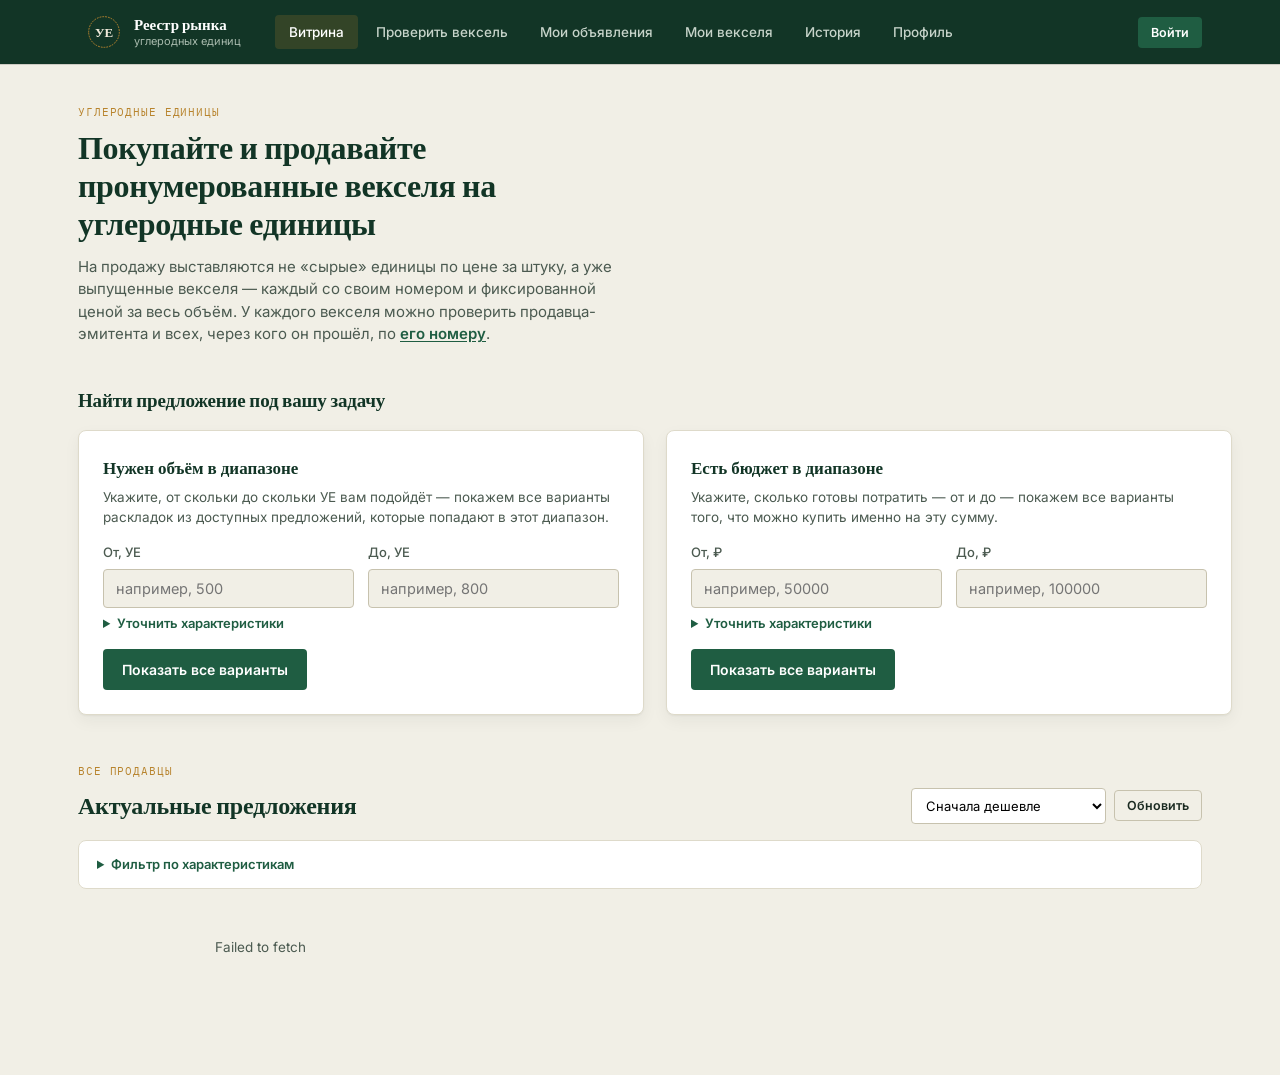
==== commit ad09ee2f: "change host" ====
--- a/index.html
+++ b/index.html
@@ -7,7 +7,7 @@
 <link rel="preconnect" href="https://fonts.googleapis.com">
 <link rel="preconnect" href="https://fonts.gstatic.com" crossorigin>
 <link href="https://fonts.googleapis.com/css2?family=Fraunces:opsz,wght@9..144,400;9..144,500;9..144,600&family=Inter:wght@400;500;600;700&family=IBM+Plex+Mono:wght@400;500&display=swap" rel="stylesheet">
-<link rel="stylesheet" href="./style.css">
+<link rel="stylesheet" href="style.css">
 </head>
 <body>
 
@@ -69,31 +69,43 @@
       <h2 class="finder-title">Найти предложение под вашу задачу</h2>
       <div class="grid-2">
         <form id="find-by-quantity-form" class="panel">
-          <h3>Нужен точный объём</h3>
-          <p class="panel-desc">Укажите, сколько углеродных единиц вам нужно — покажем лучшие подходящие предложения.</p>
-          <label class="field">
-            <span>Количество УЕ</span>
-            <input type="number" name="quantity_needed" min="0" step="1" required placeholder="например, 800">
-          </label>
+          <h3>Нужен объём в диапазоне</h3>
+          <p class="panel-desc">Укажите, от скольки до скольки УЕ вам подойдёт — покажем все варианты раскладок из доступных предложений, которые попадают в этот диапазон.</p>
+          <div class="field-row">
+            <label class="field">
+              <span>От, УЕ</span>
+              <input type="number" name="quantity_min" min="0" step="1" required placeholder="например, 500">
+            </label>
+            <label class="field">
+              <span>До, УЕ</span>
+              <input type="number" name="quantity_max" min="0" step="1" required placeholder="например, 800">
+            </label>
+          </div>
           <details class="filters">
             <summary>Уточнить характеристики</summary>
             <div class="filters-grid" data-filter-fields></div>
           </details>
-          <button class="btn btn--primary" type="submit">Показать предложения</button>
+          <button class="btn btn--primary" type="submit">Показать все варианты</button>
         </form>
 
         <form id="find-by-budget-form" class="panel">
-          <h3>Есть сумма для покупки</h3>
-          <p class="panel-desc">Укажите бюджет — покажем, сколько единиц можно получить и по какой цене.</p>
-          <label class="field">
-            <span>Бюджет, ₽</span>
-            <input type="number" name="budget_amount" min="0" step="1" required placeholder="например, 100000">
-          </label>
+          <h3>Есть бюджет в диапазоне</h3>
+          <p class="panel-desc">Укажите, сколько готовы потратить — от и до — покажем все варианты того, что можно купить именно на эту сумму.</p>
+          <div class="field-row">
+            <label class="field">
+              <span>От, ₽</span>
+              <input type="number" name="budget_min" min="0" step="1" required placeholder="например, 50000">
+            </label>
+            <label class="field">
+              <span>До, ₽</span>
+              <input type="number" name="budget_max" min="0" step="1" required placeholder="например, 100000">
+            </label>
+          </div>
           <details class="filters">
             <summary>Уточнить характеристики</summary>
             <div class="filters-grid" data-filter-fields></div>
           </details>
-          <button class="btn btn--primary" type="submit">Показать предложения</button>
+          <button class="btn btn--primary" type="submit">Показать все варианты</button>
         </form>
       </div>
 
@@ -269,70 +281,6 @@
   </div>
 </div>
 
-<!-- ============== МОДАЛКА АВТОРИЗАЦИИ (скрыта, открывается кнопкой «Войти») ============== -->
-<div class="modal-overlay" id="auth-modal-overlay" hidden>
-  <div class="modal auth-modal" role="dialog" aria-modal="true" aria-labelledby="auth-modal-title">
-    <button class="modal-close" id="close-auth-btn" aria-label="Закрыть">✕</button>
-
-    <div class="seal seal--lg" aria-hidden="true">
-      <svg viewBox="0 0 120 120"><path d="M 60,60 m -46,0 a 46,46 0 1,1 92,0 a 46,46 0 1,1 -92,0"/></svg>
-      <span class="seal-year">УЕ</span>
-    </div>
-    <h2 id="auth-modal-title" class="auth-title">Вход в аккаунт</h2>
-    <p id="auth-modal-note" class="auth-sub" hidden></p>
-
-    <div class="tabbar" role="tablist">
-      <button class="tabbar-btn is-active" data-authtab="login" role="tab">Вход</button>
-      <button class="tabbar-btn" data-authtab="register" role="tab">Регистрация</button>
-    </div>
-
-    <form id="login-form" class="stack">
-      <label class="field">
-        <span>Email</span>
-        <input type="email" name="email" required autocomplete="email">
-      </label>
-      <label class="field">
-        <span>Пароль</span>
-        <input type="password" name="password" required autocomplete="current-password">
-      </label>
-      <button class="btn btn--primary" type="submit">Войти</button>
-    </form>
-
-    <form id="register-form" class="stack" hidden>
-      <label class="field">
-        <span>Тип участника</span>
-        <select name="user_type">
-          <option value="INDIVIDUAL">Физическое лицо</option>
-          <option value="LEGAL_ENTITY">Юридическое лицо</option>
-        </select>
-      </label>
-      <label class="field">
-        <span>ФИО / Название организации</span>
-        <input type="text" name="display_name" required>
-      </label>
-      <label class="field" data-legal-only hidden>
-        <span>ИНН</span>
-        <input type="text" name="inn">
-      </label>
-      <label class="field" data-legal-only hidden>
-        <span>ОГРН</span>
-        <input type="text" name="ogrn">
-      </label>
-      <label class="field">
-        <span>Email</span>
-        <input type="email" name="email" required autocomplete="email">
-      </label>
-      <label class="field">
-        <span>Пароль</span>
-        <input type="password" name="password" required autocomplete="new-password">
-      </label>
-      <button class="btn btn--primary" type="submit">Зарегистрироваться</button>
-    </form>
-
-    <p id="auth-error" class="auth-error" hidden></p>
-  </div>
-</div>
-
 <div id="toast" class="toast" hidden></div>
 <script src="./config.js"></script>
 <script src="./app.js"></script>
--- a/style.css
+++ b/style.css
@@ -262,6 +262,14 @@
 
 .quote-foot { display: flex; align-items: center; justify-content: space-between; gap: 12px; flex-wrap: wrap; }
 .quote-more { font-size: 12.5px; color: var(--ink-soft); }
+
+/* ---------------- ВАРИАНТЫ РАСКЛАДКИ (все комбинации в диапазоне) ---------------- */
+.variants-list { display: flex; flex-direction: column; gap: 16px; margin-top: 16px; }
+.variant-card { background: var(--paper); border: 1px solid var(--line); border-radius: var(--radius-md); padding: 18px 20px; }
+.variant-head { display: flex; justify-content: space-between; align-items: baseline; gap: 12px; flex-wrap: wrap; }
+.variant-title { font-family: var(--font-display); font-size: 15px; font-weight: 600; color: var(--forest-deep); }
+.variant-total { font-family: var(--font-mono); font-size: 15px; font-weight: 600; color: var(--forest-deep); }
+.variant-meta { font-size: 12.5px; color: var(--ink-soft); margin-top: 2px; }
 
 /* ---------------- CARDS: LISTINGS / VOUCHERS ---------------- */
 .cards-grid { display: grid; grid-template-columns: repeat(auto-fill, minmax(300px, 1fr)); gap: 16px; }
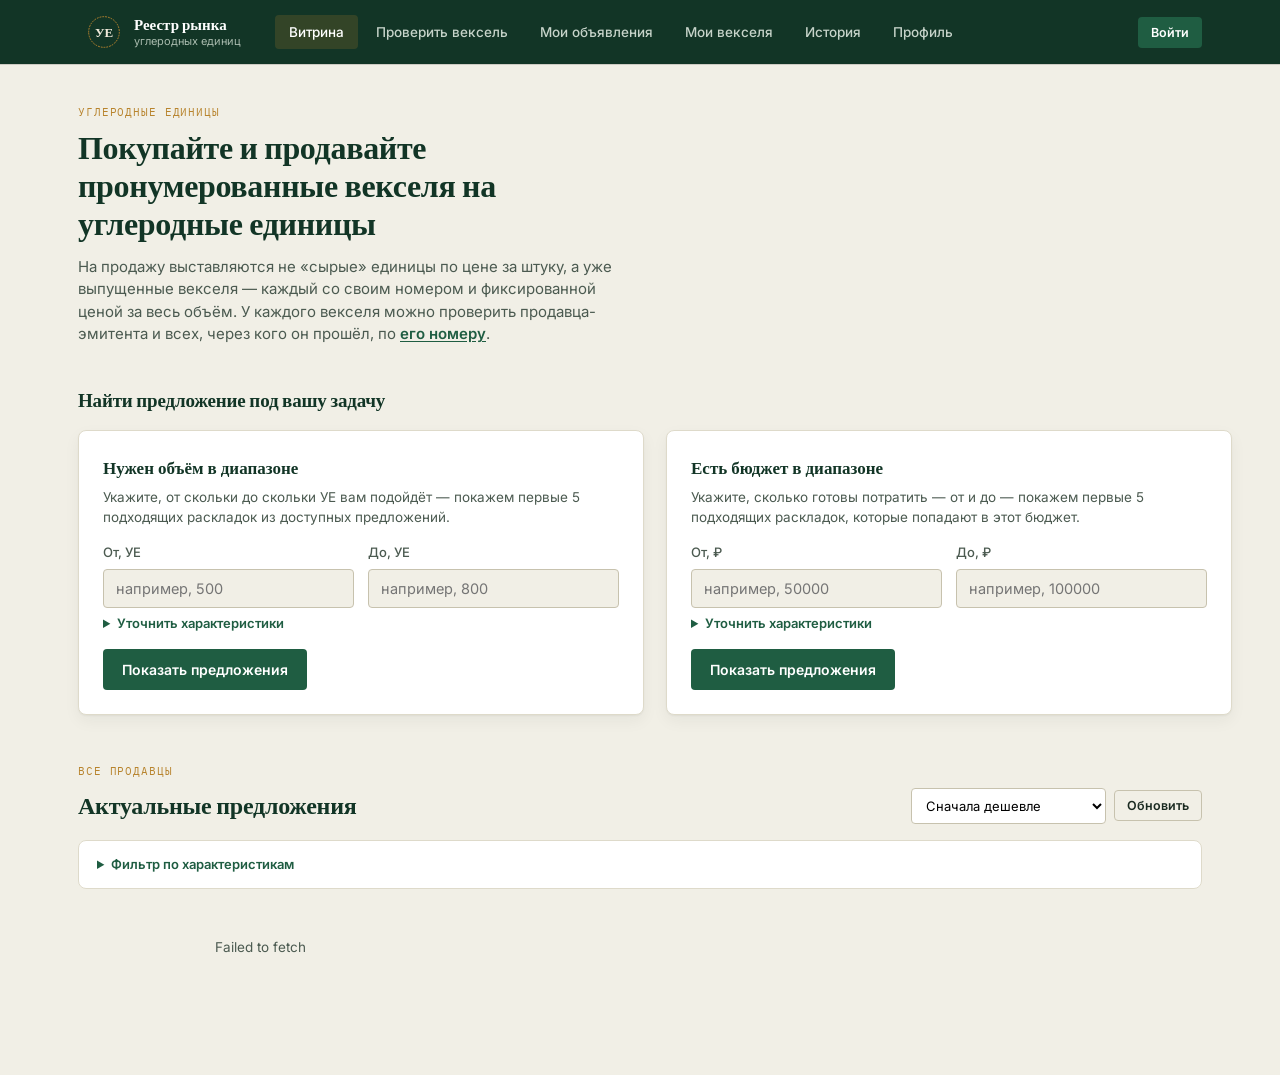
==== commit 2b209ca7: "change host" ====
--- a/index.html
+++ b/index.html
@@ -70,7 +70,7 @@
       <div class="grid-2">
         <form id="find-by-quantity-form" class="panel">
           <h3>Нужен объём в диапазоне</h3>
-          <p class="panel-desc">Укажите, от скольки до скольки УЕ вам подойдёт — покажем все варианты раскладок из доступных предложений, которые попадают в этот диапазон.</p>
+          <p class="panel-desc">Укажите, от скольки до скольки УЕ вам подойдёт — покажем первые 5 подходящих раскладок из доступных предложений.</p>
           <div class="field-row">
             <label class="field">
               <span>От, УЕ</span>
@@ -85,12 +85,12 @@
             <summary>Уточнить характеристики</summary>
             <div class="filters-grid" data-filter-fields></div>
           </details>
-          <button class="btn btn--primary" type="submit">Показать все варианты</button>
+          <button class="btn btn--primary" type="submit">Показать предложения</button>
         </form>
 
         <form id="find-by-budget-form" class="panel">
           <h3>Есть бюджет в диапазоне</h3>
-          <p class="panel-desc">Укажите, сколько готовы потратить — от и до — покажем все варианты того, что можно купить именно на эту сумму.</p>
+          <p class="panel-desc">Укажите, сколько готовы потратить — от и до — покажем первые 5 подходящих раскладок, которые попадают в этот бюджет.</p>
           <div class="field-row">
             <label class="field">
               <span>От, ₽</span>
@@ -105,7 +105,7 @@
             <summary>Уточнить характеристики</summary>
             <div class="filters-grid" data-filter-fields></div>
           </details>
-          <button class="btn btn--primary" type="submit">Показать все варианты</button>
+          <button class="btn btn--primary" type="submit">Показать предложения</button>
         </form>
       </div>
 
@@ -283,6 +283,6 @@
 
 <div id="toast" class="toast" hidden></div>
 <script src="./config.js"></script>
-<script src="./app.js"></script>
+<script src="app.js"></script>
 </body>
 </html>
--- a/style.css
+++ b/style.css
@@ -263,13 +263,23 @@
 .quote-foot { display: flex; align-items: center; justify-content: space-between; gap: 12px; flex-wrap: wrap; }
 .quote-more { font-size: 12.5px; color: var(--ink-soft); }
 
-/* ---------------- ВАРИАНТЫ РАСКЛАДКИ (все комбинации в диапазоне) ---------------- */
-.variants-list { display: flex; flex-direction: column; gap: 16px; margin-top: 16px; }
-.variant-card { background: var(--paper); border: 1px solid var(--line); border-radius: var(--radius-md); padding: 18px 20px; }
-.variant-head { display: flex; justify-content: space-between; align-items: baseline; gap: 12px; flex-wrap: wrap; }
-.variant-title { font-family: var(--font-display); font-size: 15px; font-weight: 600; color: var(--forest-deep); }
-.variant-total { font-family: var(--font-mono); font-size: 15px; font-weight: 600; color: var(--forest-deep); }
-.variant-meta { font-size: 12.5px; color: var(--ink-soft); margin-top: 2px; }
+/* ---------------- ВАРИАНТЫ РАСКЛАДКИ (первые комбинации в диапазоне) — аккордеон ---------------- */
+.variants-list { display: flex; flex-direction: column; gap: 10px; margin-top: 16px; }
+.variant-card { background: var(--paper); border: 1px solid var(--line); border-radius: var(--radius-md); overflow: hidden; }
+.variant-head {
+  width: 100%; display: flex; align-items: center; justify-content: space-between; gap: 14px;
+  padding: 14px 18px; background: none; border: none; cursor: pointer; text-align: left; font: inherit;
+}
+.variant-head:hover { background: var(--forest-tint); }
+.variant-left { flex: 1; min-width: 0; }
+.variant-title { font-family: var(--font-display); font-size: 14.5px; font-weight: 600; color: var(--forest-deep); }
+.variant-meta { font-size: 12px; color: var(--ink-soft); margin-top: 2px; }
+.variant-right { display: flex; align-items: center; gap: 12px; flex-shrink: 0; }
+.variant-qty { font-family: var(--font-mono); font-size: 13px; color: var(--ink-soft); }
+.variant-price { font-family: var(--font-mono); font-size: 15px; font-weight: 600; color: var(--forest-deep); }
+.variant-chevron { color: var(--ink-soft); transition: transform .15s ease; flex-shrink: 0; }
+.variant-body { padding: 4px 18px 18px; border-top: 1px solid var(--line); background: var(--surface); }
+.variant-body .qi-list { margin-top: 12px; }
 
 /* ---------------- CARDS: LISTINGS / VOUCHERS ---------------- */
 .cards-grid { display: grid; grid-template-columns: repeat(auto-fill, minmax(300px, 1fr)); gap: 16px; }
@@ -309,7 +319,7 @@
 .toast--error { background: var(--brick); }
 .toast--success { background: var(--forest); }
 
-/* ---------------- QUOTE ACCORDION ITEMS (qi) ---------------- */
+/* ---------------- СОСТАВ ПРЕДЛОЖЕНИЯ: ВЕКСЕЛЯ ВНУТРИ ВАРИАНТА ---------------- */
 .qi-list { display: flex; flex-direction: column; gap: 6px; margin: 14px 0; }
 .qi {
   background: var(--paper); border: 1px solid var(--line-strong);
@@ -317,10 +327,10 @@
 }
 .qi-head {
   width: 100%; display: flex; align-items: center; gap: 12px;
-  padding: 12px 14px; cursor: pointer; text-align: left;
+  padding: 12px 14px; text-align: left;
   background: none; border: none; font-family: inherit;
 }
-.qi-head:hover { background: var(--forest-tint); }
+.qi-head--static { align-items: flex-start; cursor: default; }
 .qi-left { flex: 1; min-width: 0; }
 .qi-project { font-weight: 600; font-size: 14px; color: var(--forest-deep); white-space: nowrap; overflow: hidden; text-overflow: ellipsis; }
 .qi-seller { font-size: 12px; color: var(--ink-soft); margin-top: 2px; }
@@ -330,7 +340,6 @@
 .qi-qty { font-family: var(--font-mono); font-size: 13px; color: var(--ink-soft); }
 .qi-price { font-family: var(--font-mono); font-size: 13px; color: var(--ink-soft); }
 .qi-subtotal { font-family: var(--font-mono); font-size: 14px; font-weight: 600; color: var(--forest-deep); }
-.qi-chevron { color: var(--ink-soft); transition: transform .15s ease; flex-shrink: 0; }
 .qi-body { padding: 12px 14px 14px; border-top: 1px solid var(--line); background: var(--surface); }
 .qi-detail-row { font-size: 12.5px; color: var(--ink-soft); line-height: 1.7; }
 .qi-more { font-size: 12.5px; color: var(--ink-soft); margin: 0; }
@@ -438,6 +447,9 @@
   .page { padding: 24px 16px 60px; }
   .grid-2, .field-row, .filters-grid { grid-template-columns: 1fr; }
   h1 { font-size: 26px; }
+  .quote-result { padding: 18px; }
+  .variant-head, .qi-head { align-items: flex-start; flex-direction: column; }
+  .variant-right, .qi-right { width: 100%; justify-content: space-between; flex-wrap: wrap; }
   .verify-form { flex-direction: column; align-items: stretch; }
   .uv-row { flex-direction: column; align-items: stretch; }
 }
